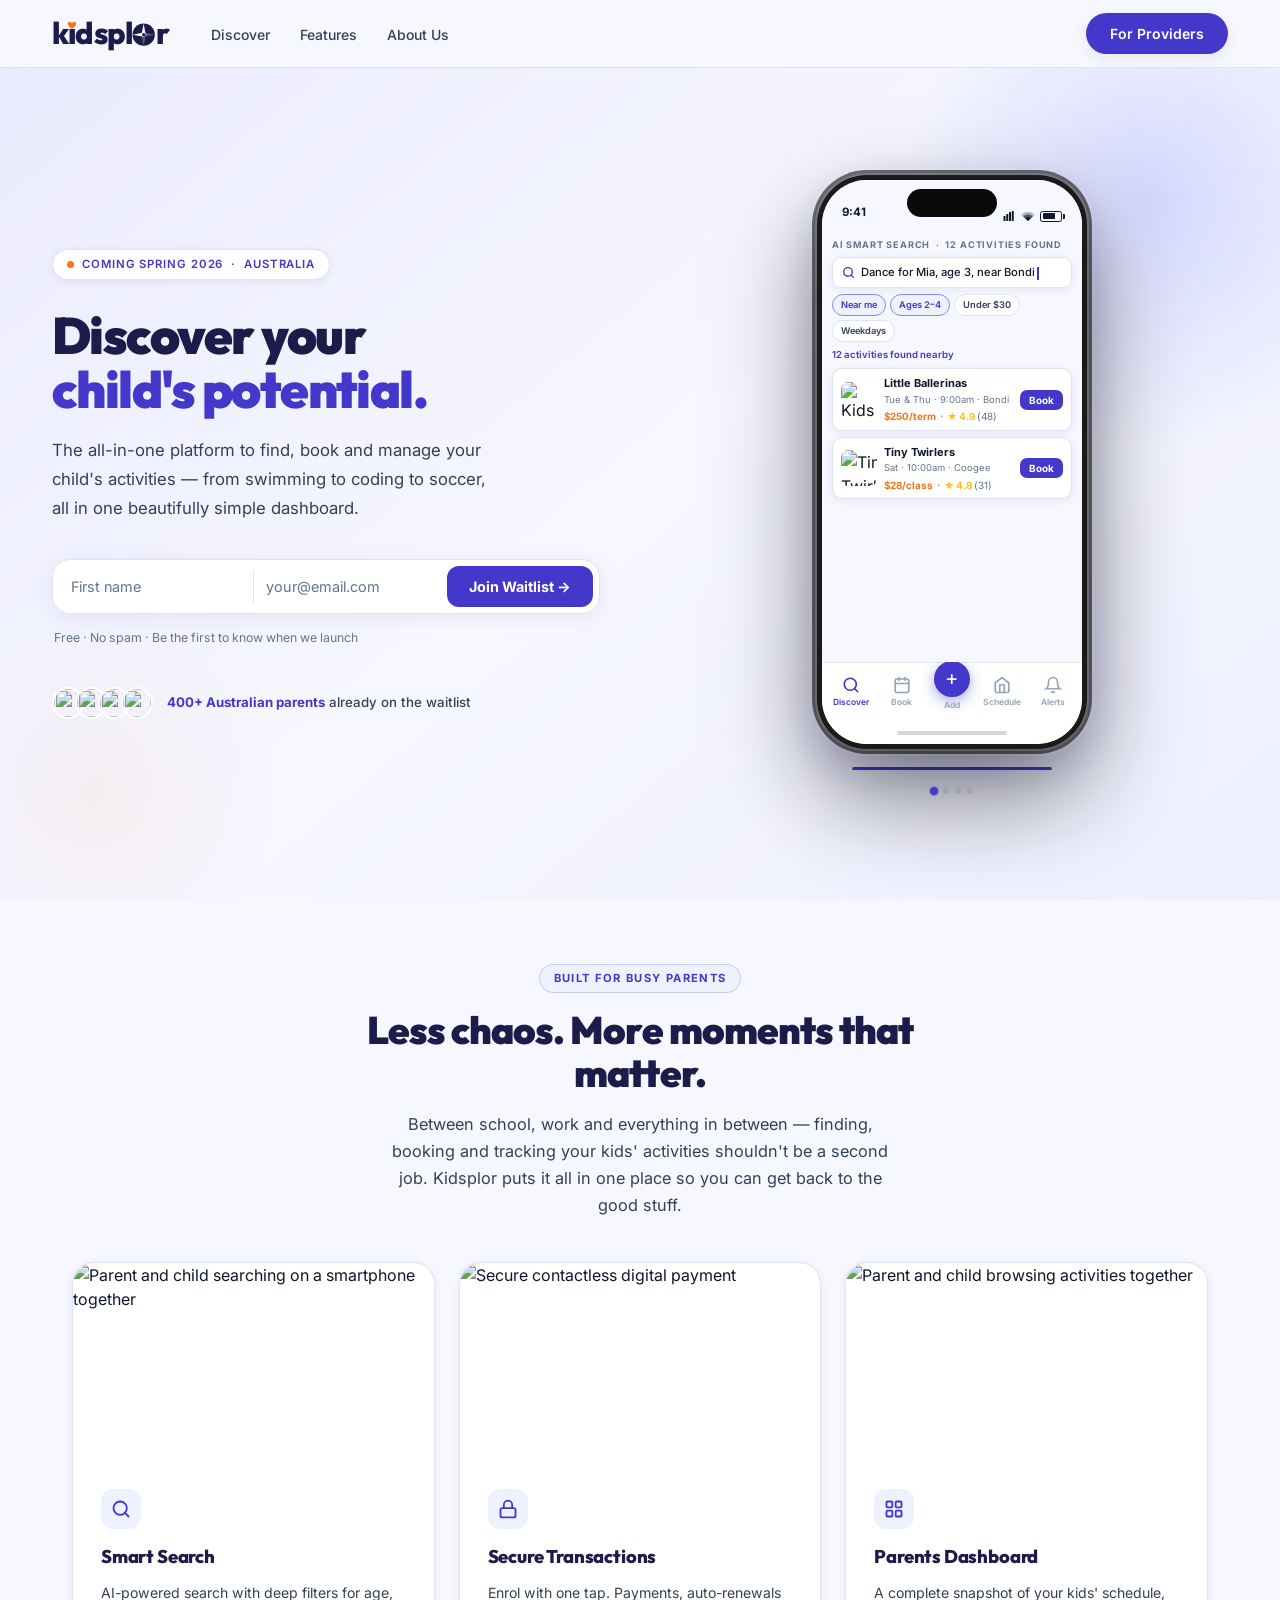
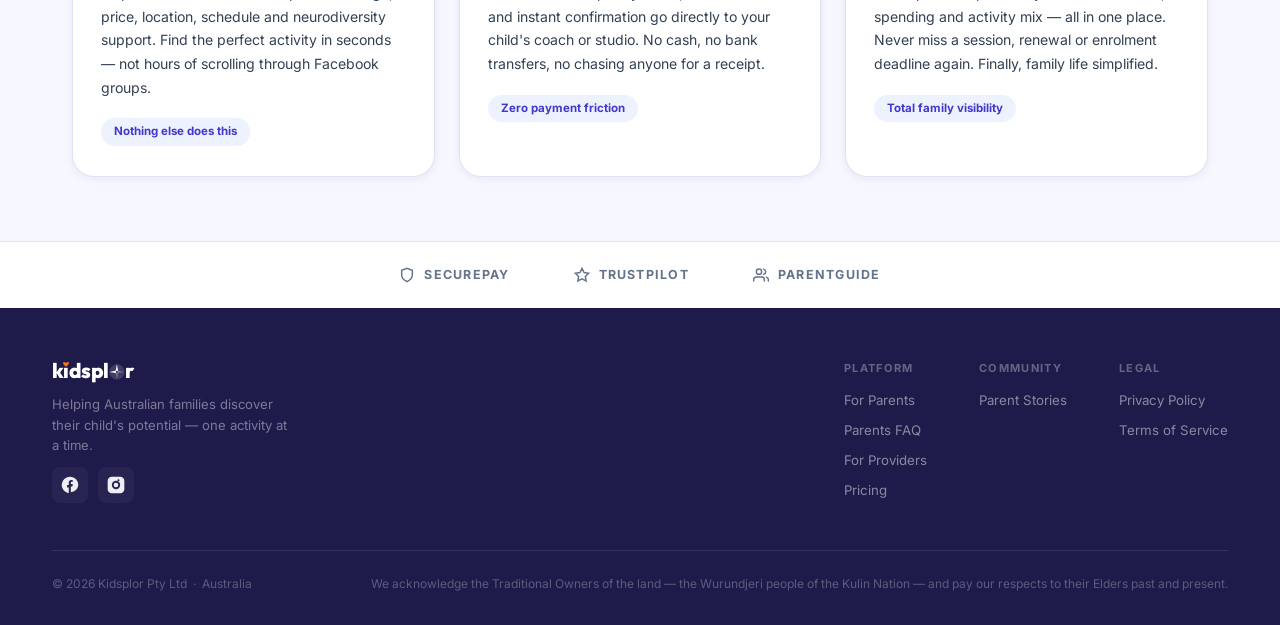
==== index.html @ 0d244339 "fixing mobile responsive issues" ====
<!DOCTYPE html>
<html lang="en">
<head>
  <meta charset="UTF-8">
  <meta name="viewport" content="width=device-width, initial-scale=1.0">
  <title>Kidsplor — Discover Your Child's Potential</title>
  <link rel="preconnect" href="https://fonts.googleapis.com">
  <link rel="preconnect" href="https://fonts.gstatic.com" crossorigin>
  <link href="https://fonts.googleapis.com/css2?family=Outfit:wght@400;500;600;700;800;900&family=Inter:wght@400;500;600;700&display=swap" rel="stylesheet">

  <!-- ── Analytics: replace the two placeholder IDs before going live ──────────────────── -->
  <!-- GA4 → analytics.google.com : Admin > Data Streams > copy Measurement ID (G-XXXXXXXXXX) -->
  <script async src="https://www.googletagmanager.com/gtag/js?id=GA_MEASUREMENT_ID"></script>
  <script>window.dataLayer=window.dataLayer||[];function gtag(){dataLayer.push(arguments);}gtag('js',new Date());gtag('config','GA_MEASUREMENT_ID');</script>
  <!-- Clarity → clarity.microsoft.com : New Project > copy Project ID (free heatmaps + session recordings) -->
  <script>(function(c,l,a,r,i,t,y){c[a]=c[a]||function(){(c[a].q=c[a].q||[]).push(arguments)};t=l.createElement(r);t.async=1;t.src="https://www.clarity.ms/tag/"+i;y=l.getElementsByTagName(r)[0];y.parentNode.insertBefore(t,y)})(window,document,"clarity","script","CLARITY_PROJECT_ID");</script>
  <!-- ── Open Graph / Social sharing ── upload og-image.png to your domain root to complete this ── -->
  <meta name="description" content="Find, book and manage your child's activities across Australia. 400+ parents already on the waitlist. Free for families, always.">
  <meta property="og:type" content="website">
  <meta property="og:site_name" content="Kidsplor">
  <meta property="og:title" content="Kidsplor — Discover Your Child's Potential">
  <meta property="og:description" content="Find, book and manage your child's activities across Australia. 400+ parents already on the waitlist. Free for families, always.">
  <meta property="og:image" content="https://kidsplor.com.au/og-image.png">
  <meta property="og:url" content="https://kidsplor.com.au">
  <meta name="twitter:card" content="summary_large_image">
  <meta name="twitter:title" content="Kidsplor — Discover Your Child's Potential">
  <meta name="twitter:description" content="Find, book and manage your child's activities across Australia. 400+ parents already on the waitlist.">

  <style>
    *, *::before, *::after { box-sizing: border-box; margin: 0; padding: 0; }

    /* ── DESIGN TOKENS ────────────────────────────────────────── */
    :root {
      /* Backgrounds */
      --bg:          #F6F7FF;
      --surface:     #FFFFFF;
      --surface-2:   #EEF0FE;

      /* Brand – deep indigo/blue */
      --brand:       #4338CA;
      --brand-dk:    #3730A3;
      --brand-xdk:   #1E1B4B;
      --brand-lt:    #EEF2FF;
      --brand-mid:   #818CF8;

      /* Accent */
      --orange:      #F97316;
      --coral:       #EF4444;

      /* Text – slate scale */
      --txt:         #0F172A;
      --txt-sub:     #334155;
      --txt-muted:   #64748B;

      /* UI chrome */
      --border:      #DDE3F5;
      --shadow:      rgba(30, 27, 75, 0.07);
      --shadow-lg:   rgba(30, 27, 75, 0.18);

      /* Semantic */
      --green:       #059669;
      --green-bg:    #ECFDF5;
      --green-br:    #6EE7B7;
    }

    html { scroll-behavior: smooth; }
    body {
      font-family: 'Inter', sans-serif;
      background: var(--bg);
      color: var(--txt);
      line-height: 1.5;
      overflow-x: hidden;
    }

    /* ── NAVBAR ───────────────────────────────────────────────── */
    nav {
      position: sticky; top: 0; z-index: 100;
      background: rgba(246,247,255,0.93);
      backdrop-filter: blur(16px); -webkit-backdrop-filter: blur(16px);
      border-bottom: 1px solid var(--border);
      height: 68px; display: flex; align-items: center; padding: 0 52px;
    }
    .nav-logo { display: flex; align-items: center; gap: 10px; text-decoration: none; flex-shrink: 0; }

    /* compass-o wordmark: Outfit 800 */
    .wm {
      font-family: 'Outfit', sans-serif; font-weight: 800;
      letter-spacing: -0.025em; line-height: 1;
      display: inline-flex; align-items: baseline; white-space: nowrap;
      font-size: 1.92rem; color: var(--brand-xdk);
    }
    .wm svg.compass {
      display: inline-block; height: 0.76em; width: 0.76em; flex-shrink: 0;
      vertical-align: baseline; position: relative; top: 0.07em;
    }
    .wm .ih { display: inline-block; position: relative; line-height: inherit; }
    .wm .ih svg.heart {
      position: absolute; bottom: 100%; left: 50%;
      transform: translateX(-50%) translateY(130%);
      width: 0.32em; height: 0.28em; overflow: visible; display: block;
    }

    .nav-links { display: flex; gap: 2px; align-items: center; margin-left: 28px; list-style: none; }
    .nav-links a {
      font-size: 0.875rem; font-weight: 500; color: var(--txt-sub);
      text-decoration: none; padding: 7px 14px; border-radius: 8px;
      transition: color 0.15s, background 0.15s;
    }
    .nav-links a:hover { color: var(--brand); background: var(--brand-lt); }
    .nav-spacer { flex: 1; }
    .nav-cta {
      display: inline-flex; align-items: center;
      padding: 10px 24px; border-radius: 50px; border: none; cursor: pointer;
      font-family: 'Inter', sans-serif; font-weight: 600; font-size: 0.875rem;
      background: var(--brand); color: #fff; text-decoration: none;
      transition: transform 0.18s, box-shadow 0.18s, background 0.15s;
      box-shadow: 0 4px 16px var(--shadow);
    }
    .nav-cta:hover { background: var(--brand-dk); transform: translateY(-1px); box-shadow: 0 8px 24px var(--shadow-lg); }

    /* ── HERO ─────────────────────────────────────────────────── */
    .hero {
      min-height: calc(100vh - 68px);
      display: grid; grid-template-columns: 1fr 1fr;
      padding: 0 52px;
      background: linear-gradient(140deg, #EBEBFF 0%, #F6F7FF 50%, #EEF0FF 100%);
      position: relative; overflow: hidden; align-items: center;
      max-height: 820px;
    }
    .glow { position: absolute; pointer-events: none; border-radius: 50%; }
    .glow-1 { top: -120px; right: -120px; width: 500px; height: 500px; background: radial-gradient(circle, rgba(129,140,248,0.28) 0%, transparent 70%); }
    .glow-2 { bottom: -80px; left: -80px; width: 360px; height: 360px; background: radial-gradient(circle, rgba(249,115,22,0.06) 0%, transparent 70%); }

    /* ── FLOATING ACTIVITY ICONS ────────────────────────── */
    .float-icons { position: absolute; inset: 0; z-index: 0; pointer-events: none; overflow: hidden; }
    .fi {
      position: absolute; bottom: -30px; left: var(--x, 50%);
      font-size: var(--sz, 1.05rem); opacity: 0; user-select: none;
      animation: floatUp var(--dur, 11s) var(--delay, 0s) infinite ease-in;
      will-change: transform, opacity;
    }
    @keyframes floatUp {
      0%   { opacity: 0;    transform: translateY(0)      translateX(0)               rotate(0deg); }
      8%   { opacity: 0.42; }
      78%  { opacity: 0.28; }
      100% { opacity: 0;    transform: translateY(-940px) translateX(var(--sway, 18px)) rotate(var(--rot, 18deg)); }
    }

    /* Left column */
    .hero-left {
      display: flex; flex-direction: column; justify-content: center;
      padding: 48px 40px 48px 0; position: relative; z-index: 1;
      min-width: 0; /* prevent grid column from expanding beyond 1fr */
    }
    .badge {
      display: inline-flex; align-items: center; gap: 8px;
      background: var(--surface); color: var(--brand);
      font-size: 0.71rem; font-weight: 600; letter-spacing: 0.08em; text-transform: uppercase;
      padding: 6px 14px; border-radius: 50px; margin-bottom: 28px; width: fit-content;
      border: 1px solid var(--border); box-shadow: 0 2px 8px var(--shadow);
    }
    .pulse-dot {
      width: 7px; height: 7px; border-radius: 50%; background: var(--orange); flex-shrink: 0;
      animation: pulse 2s ease-in-out infinite;
    }
    @keyframes pulse {
      0%, 100% { opacity:1; transform:scale(1); box-shadow:0 0 0 0 rgba(249,115,22,0.4); }
      50%       { opacity:.8; transform:scale(.8); box-shadow:0 0 0 6px rgba(249,115,22,0); }
    }

    .hero-h1 {
      font-family: 'Outfit', sans-serif; font-weight: 900;
      font-size: clamp(2.4rem, 4vw, 3.6rem);
      line-height: 1.06; letter-spacing: -0.03em;
      color: var(--brand-xdk); margin-bottom: 20px;
    }
    .hero-h1 .accent { color: var(--brand); display: block; }

    .hero-sub {
      font-size: 1.05rem; color: var(--txt-sub);
      line-height: 1.72; max-width: 440px; margin-bottom: 36px;
    }

    .wl-inputs {
      display: flex; align-items: center;
      background: var(--surface); border: 1.5px solid var(--border);
      border-radius: 18px; padding: 6px 6px 6px 14px;
      box-shadow: 0 4px 20px var(--shadow); transition: border-color 0.2s, box-shadow 0.2s;
    }
    .wl-inputs:focus-within { border-color: var(--brand); box-shadow: 0 6px 28px rgba(67,56,202,0.18); }
    .wl-inp {
      flex: 1; border: none; outline: none; font-family: 'Inter', sans-serif;
      font-size: 0.9rem; color: var(--txt); background: transparent; padding: 8px 4px; min-width: 0;
    }
    .wl-inp::placeholder { color: var(--txt-muted); }
    .wl-inp + .wl-inp { border-left: 1.5px solid var(--border); padding-left: 12px; }
    .s-btn {
      flex-shrink: 0; background: var(--brand); color: #fff; border: none;
      border-radius: 12px; padding: 12px 22px;
      font-family: 'Inter', sans-serif; font-weight: 700; font-size: 0.9rem;
      cursor: pointer; white-space: nowrap; transition: background 0.15s, transform 0.12s;
    }
    .s-btn:hover { background: var(--brand-dk); transform: scale(1.02); }
    .wl-note { font-size: 0.77rem; color: var(--txt-muted); margin: 10px 0 40px; padding-left: 2px; }
    .wl-done {
      display: flex; align-items: center; gap: 12px;
      background: var(--brand-lt); border: 1.5px solid rgba(67,56,202,0.2);
      border-radius: 14px; padding: 14px 18px; max-width: 500px;
      margin-bottom: 40px; font-size: 0.9rem; color: var(--brand-xdk); font-weight: 500;
    }

    .social-proof { display: flex; align-items: center; gap: 14px; }
    .av-stack { display: flex; }
    .av-stack .av {
      width: 32px; height: 32px; border-radius: 50%;
      border: 2.5px solid var(--surface); overflow: hidden; flex-shrink: 0; margin-left: -9px;
    }
    .av-stack .av:first-child { margin-left: 0; }
    .av-stack .av img { width: 100%; height: 100%; object-fit: cover; }
    .proof-txt { font-size: 0.83rem; color: var(--txt-sub); font-weight: 500; }
    .proof-txt strong { color: var(--brand); font-weight: 700; }

    /* Right column */
    .hero-right {
      display: flex; flex-direction: column;
      justify-content: center; align-items: center;
      padding: 32px 0 32px 36px; position: relative; z-index: 1;
      min-width: 0; /* prevent grid column from expanding beyond 1fr */
    }

    /* ════════════════════════════════════════════════════════════
       iPHONE APP MOCKUP
    ════════════════════════════════════════════════════════════ */
    .iphone-outer {
      display: flex; flex-direction: column; align-items: center; gap: 18px;
    }
    .iphone-frame {
      position: relative; width: 270px; height: 574px;
      background: #1a1a1a;
      border-radius: 50px;
      box-shadow:
        0 0 0 2px rgba(255,255,255,0.14),
        0 0 0 5px rgba(0,0,0,0.55),
        0 0 0 7px rgba(255,255,255,0.07),
        0 44px 100px rgba(0,0,0,0.52),
        0 16px 40px rgba(67,56,202,0.18);
    }
    .iphone-island {
      position: absolute; top: 14px; left: 50%; transform: translateX(-50%);
      width: 90px; height: 28px; background: #0a0a0a; border-radius: 20px; z-index: 20;
    }
    .iphone-screen {
      position: absolute; inset: 5px; border-radius: 45px;
      background: var(--bg); overflow: hidden;
      display: flex; flex-direction: column;
    }
    /* Status bar */
    .iphone-status {
      height: 50px; background: var(--bg);
      display: flex; align-items: flex-end; padding: 0 20px 8px;
      justify-content: space-between; flex-shrink: 0;
      font-family: 'Inter', sans-serif; font-size: 0.72rem; font-weight: 700; color: var(--txt);
    }
    .iphone-status-icons { display: flex; gap: 5px; align-items: center; color: var(--txt); }
    .battery-ico {
      width: 22px; height: 11px; border-radius: 2.5px; border: 1.5px solid currentColor;
      position: relative; display: flex; align-items: center; padding: 1.5px;
    }
    .battery-ico::after { content: ''; position: absolute; right: -4px; width: 2px; height: 5px; background: currentColor; border-radius: 0 1px 1px 0; }
    .battery-fill { background: currentColor; height: 100%; width: 75%; border-radius: 1px; }
    /* iPhone bottom nav */
    .iphone-nav {
      height: 60px; background: white; border-top: 1px solid #E2E8F0;
      display: flex; align-items: center; justify-content: space-around; padding: 0 4px;
      flex-shrink: 0;
    }
    .iphone-nav-item {
      display: flex; flex-direction: column; align-items: center; gap: 2px;
      font-family: 'Inter', sans-serif; font-size: 0.53rem; font-weight: 600; color: #94A3B8;
      cursor: pointer; min-width: 46px; transition: color 0.15s; user-select: none;
    }
    .iphone-nav-item.on { color: var(--brand); }
    .iphone-nav-item svg { flex-shrink: 0; }
    .nav-plus-btn {
      width: 36px; height: 36px; background: var(--brand); border-radius: 50%;
      display: flex; align-items: center; justify-content: center;
      color: white; font-size: 1.3rem; font-weight: 400; line-height: 1;
      margin-top: -12px; box-shadow: 0 4px 14px rgba(67,56,202,0.45);
    }
    .iphone-home-bar {
      height: 22px; background: white;
      display: flex; align-items: center; justify-content: center; flex-shrink: 0;
    }
    .iphone-home-bar::after {
      content: ''; width: 110px; height: 4px; background: #1a1a1a; border-radius: 3px; opacity: 0.18;
    }
    .iphone-progress { width: 200px; }

    /* Slide container — fills phone screen height */
    .ld-body {
      background: var(--bg); flex: 1;
      position: relative; overflow: hidden;
    }

    /* ── iPhone screen content overrides: tighter sizing for ~240px viewport ── */
    .iphone-screen .ld-slide     { padding: 8px 10px 6px; gap: 6px; }
    .iphone-screen .slide-lbl    { font-size: 0.57rem; }
    /* Search slide */
    .iphone-screen .ld-bar-search       { padding: 6px 9px; border-radius: 9px; gap: 6px; }
    .iphone-screen .ld-bar-search .typed{ font-size: 0.7rem; }
    .iphone-screen .chip-row            { gap: 4px; }
    .iphone-screen .chip                { font-size: 0.58rem; padding: 3px 8px; }
    .iphone-screen .found-txt           { font-size: 0.6rem; }
    .iphone-screen .res-card            { padding: 6px 8px; gap: 7px; border-radius: 10px; }
    .iphone-screen .res-img             { width: 36px; height: 36px; border-radius: 7px; }
    .iphone-screen .res-name            { font-size: 0.69rem; }
    .iphone-screen .res-meta            { font-size: 0.59rem; }
    .iphone-screen .res-price           { font-size: 0.62rem; }
    .iphone-screen .res-book            { padding: 4px 9px; font-size: 0.62rem; border-radius: 7px; }
    /* Booking slide */
    .iphone-screen .big-img             { height: 70px; }
    .iphone-screen .big-body            { padding: 7px 10px 8px; }
    .iphone-screen .big-title           { font-size: 0.75rem; }
    .iphone-screen .big-price           { font-size: 0.7rem; margin: 2px 0; }
    .iphone-screen .big-meta            { font-size: 0.59rem; }
    .iphone-screen .enrol-btn           { height: 34px; font-size: 0.76rem; border-radius: 9px; }
    .iphone-screen .c-rows              { gap: 5px; }
    .iphone-screen .c-row               { font-size: 0.63rem; padding: 5px 8px; border-radius: 8px; gap: 6px; }
    /* Dashboard slide */
    .iphone-screen .dash-hi             { font-size: 0.78rem; }
    .iphone-screen .dash-sub            { font-size: 0.58rem; }
    .iphone-screen .dash-avatar         { width: 28px; height: 28px; }
    .iphone-screen .act-rows            { gap: 4px; }
    .iphone-screen .act-row             { padding: 5px 7px; gap: 5px; border-radius: 9px; }
    .iphone-screen .act-day             { font-size: 0.54rem; width: 20px; }
    .iphone-screen .act-dot             { width: 6px; height: 6px; }
    .iphone-screen .act-name            { font-size: 0.67rem; white-space: nowrap; overflow: hidden; text-overflow: ellipsis; }
    .iphone-screen .act-time            { font-size: 0.57rem; }
    .iphone-screen .kid-tag             { font-size: 0.54rem; padding: 1px 6px; }
    .iphone-screen .spend-box           { padding: 6px 9px; border-radius: 9px; gap: 9px; }
    .iphone-screen .spend-val           { font-size: 0.74rem; }
    .iphone-screen .spend-sub           { font-size: 0.6rem; }
    .iphone-screen .spend-lbl           { font-size: 0.57rem; }
    /* Notification slide */
    .iphone-screen .notif-card          { padding: 14px 12px; border-radius: 14px; gap: 7px; }
    .iphone-screen .notif-icon          { width: 38px; height: 38px; font-size: 1rem; }
    .iphone-screen .notif-h             { font-size: 0.86rem; }
    .iphone-screen .notif-p             { font-size: 0.65rem; line-height: 1.45; }
    .iphone-screen .notif-perks li      { font-size: 0.63rem; padding: 4px 8px; gap: 5px; border-radius: 7px; }
    .iphone-screen .notif-btn           { padding: 8px 18px; font-size: 0.76rem; border-radius: 9px; }

    .ld-slide {
      position: absolute; inset: 0;
      opacity: 0; pointer-events: none;
      transform: translateY(10px);
      transition: opacity 0.38s ease, transform 0.38s ease;
      padding: 14px 14px 10px;
      display: flex; flex-direction: column; gap: 9px;
      overflow: hidden;
    }
    .ld-slide.on {
      opacity: 1; pointer-events: all; transform: translateY(0);
    }

    /* Shared inner components */
    .slide-lbl {
      font-size: 0.66rem; font-weight: 700; letter-spacing: 0.09em;
      text-transform: uppercase; color: var(--txt-muted);
    }

    /* ── Search slide ── */
    .ld-bar-search {
      display: flex; align-items: center; gap: 8px;
      background: var(--surface); border: 1.5px solid var(--border);
      border-radius: 12px; padding: 9px 14px;
      box-shadow: 0 2px 8px var(--shadow);
    }
    .ld-bar-search .typed { font-size: 0.82rem; font-weight: 500; color: var(--txt); flex: 1; }
    .cursor-blink {
      display: inline-block; width: 2px; height: 13px;
      background: var(--brand); margin-left: 2px; vertical-align: middle;
      animation: blink-c 1s step-end infinite;
    }
    @keyframes blink-c { 50% { opacity: 0; } }

    .chip-row { display: flex; gap: 6px; flex-wrap: wrap; }
    .chip {
      font-size: 0.69rem; font-weight: 600; padding: 4px 11px; border-radius: 50px;
      background: var(--surface); color: var(--txt-sub); border: 1.5px solid var(--border);
    }
    .chip.on { background: var(--brand-lt); color: var(--brand); border-color: var(--brand-mid); }

    .found-txt { font-size: 0.69rem; font-weight: 600; color: var(--brand); }

    .res-card {
      display: flex; gap: 10px; align-items: center;
      background: var(--surface); border: 1px solid var(--border);
      border-radius: 14px; padding: 9px 12px;
      box-shadow: 0 2px 8px var(--shadow);
    }
    .res-img { width: 44px; height: 44px; border-radius: 10px; overflow: hidden; flex-shrink: 0; }
    .res-img img { width: 100%; height: 100%; object-fit: cover; }
    .res-info { flex: 1; min-width: 0; }
    .res-name { font-weight: 700; font-size: 0.8rem; color: var(--txt); }
    .res-meta { font-size: 0.69rem; color: var(--txt-muted); margin-top: 1px; }
    .res-price { font-size: 0.73rem; font-weight: 700; color: var(--orange); margin-top: 2px; }
    .res-stars { color: #FBBF24; }
    .res-book {
      flex-shrink: 0; background: var(--brand); color: #fff; border: none;
      border-radius: 9px; padding: 6px 13px;
      font-family: 'Inter', sans-serif; font-size: 0.73rem; font-weight: 700; cursor: default;
    }

    /* ── Booking slide ── */
    .big-card {
      background: var(--surface); border: 1px solid var(--border);
      border-radius: 16px; overflow: hidden; box-shadow: 0 4px 16px var(--shadow); flex-shrink: 0;
    }
    .big-img { width: 100%; height: 96px; overflow: hidden; }
    .big-img img { width: 100%; height: 100%; object-fit: cover; }
    .big-body { padding: 10px 14px 12px; }
    .big-title { font-family:'Outfit',sans-serif; font-weight: 800; font-size: 0.88rem; color: var(--txt); }
    .big-price { font-size: 0.82rem; font-weight: 700; color: var(--orange); margin: 3px 0; }
    .big-meta  { font-size: 0.68rem; color: var(--txt-muted); }

    .enrol-btn {
      width: 100%; height: 42px; flex-shrink: 0;
      background: var(--brand); color: #fff; border: none; border-radius: 12px;
      font-family: 'Inter', sans-serif; font-weight: 700; font-size: 0.88rem;
      cursor: default; display: flex; align-items: center; justify-content: center;
      transition: background 0.3s;
    }
    .enrol-btn.booked { background: var(--green); animation: pop 0.4s cubic-bezier(0.34,1.56,0.64,1) both; }
    @keyframes pop { 0%{transform:scale(.9)} 100%{transform:scale(1)} }

    .c-rows { display: flex; flex-direction: column; gap: 6px; flex-shrink: 0; }
    .c-row {
      display: flex; align-items: center; gap: 9px;
      background: var(--green-bg); border: 1px solid var(--green-br);
      border-radius: 10px; padding: 7px 11px;
      font-size: 0.74rem; font-weight: 600; color: #065F46;
      animation: fu 0.35s ease both;
    }
    .c-row:nth-child(2) { animation-delay: 0.1s; }
    .c-row:nth-child(3) { animation-delay: 0.2s; }
    @keyframes fu { from{opacity:0;transform:translateY(7px)} to{opacity:1;transform:translateY(0)} }

    /* ── Dashboard slide ── */
    .dash-hdr {
      display: flex; align-items: center; justify-content: space-between; flex-shrink: 0;
    }
    .dash-hi { font-family:'Outfit',sans-serif; font-weight: 800; font-size: 0.9rem; color: var(--txt); }
    .dash-sub { font-size: 0.68rem; color: var(--txt-muted); margin-top: 1px; }
    .dash-avatar { width: 34px; height: 34px; border-radius: 50%; object-fit: cover; border: 2px solid var(--border); flex-shrink: 0; }

    .act-rows { display: flex; flex-direction: column; gap: 5px; flex-shrink: 0; }
    .act-row {
      display: flex; align-items: center; gap: 8px;
      background: var(--surface); border: 1px solid var(--border);
      border-radius: 11px; padding: 7px 10px;
      animation: fu 0.4s ease both;
    }
    .act-row:nth-child(1){animation-delay:.04s} .act-row:nth-child(2){animation-delay:.1s}
    .act-row:nth-child(3){animation-delay:.16s} .act-row:nth-child(4){animation-delay:.22s}

    .act-day {
      font-size: 0.6rem; font-weight: 700; letter-spacing: 0.06em;
      text-transform: uppercase; color: var(--txt-muted); width: 26px; flex-shrink: 0;
    }
    .act-dot { width: 8px; height: 8px; border-radius: 50%; flex-shrink: 0; }
    .act-info { flex: 1; min-width: 0; }
    .act-name { font-size: 0.77rem; font-weight: 700; color: var(--txt); }
    .act-time { font-size: 0.66rem; color: var(--txt-muted); }
    .kid-tag { font-size: 0.62rem; font-weight: 700; padding: 2px 8px; border-radius: 50px; flex-shrink: 0; }
    .t-indigo { background: var(--brand-lt); color: var(--brand); }
    .t-orange  { background: #FFF7ED; color: var(--orange); }
    .t-green   { background: var(--green-bg); color: #059669; }

    .spend-box {
      background: var(--surface); border: 1px solid var(--border);
      border-radius: 11px; padding: 9px 12px;
      display: flex; align-items: center; justify-content: space-between; gap: 12px;
      flex-shrink: 0;
    }
    .spend-lbl { font-size: 0.66rem; color: var(--txt-muted); }
    .spend-val { font-size: 0.84rem; font-weight: 700; color: var(--txt); }
    .spend-sub { font-size: 0.69rem; font-weight: 400; color: var(--txt-muted); }
    .spend-bar-wrap { flex: 1; height: 5px; background: var(--border); border-radius: 3px; overflow: hidden; }
    .spend-bar { height: 100%; width: 78%; background: var(--brand); border-radius: 3px; }

    /* ── Notification slide ── */
    .notif-wrap {
      flex: 1; display: flex;
    }
    .notif-card {
      background: var(--brand-xdk); border-radius: 18px; padding: 22px 18px;
      display: flex; flex-direction: column; align-items: center; gap: 10px;
      text-align: center; flex: 1;
    }
    .notif-icon {
      width: 52px; height: 52px; border-radius: 50%;
      background: linear-gradient(135deg, var(--brand), var(--orange));
      display: flex; align-items: center; justify-content: center;
      font-size: 1.4rem;
      animation: pop 0.5s cubic-bezier(0.34,1.56,0.64,1) both;
    }
    .notif-h { font-family:'Outfit',sans-serif; font-weight:900; font-size:1.05rem; color:#fff; letter-spacing:-0.02em; }
    .notif-p { font-size:0.77rem; color:rgba(255,255,255,.58); line-height:1.5; }
    .notif-perks { list-style:none; display:flex; flex-direction:column; gap:5px; width:100%; }
    .notif-perks li {
      display:flex; align-items:center; gap:8px;
      font-size:0.75rem; font-weight:600; color:rgba(255,255,255,.85);
      background:rgba(255,255,255,.08); border-radius:9px; padding:6px 11px;
    }
    .tick {
      width:15px; height:15px; border-radius:50%; background:var(--green);
      display:flex; align-items:center; justify-content:center; flex-shrink:0;
    }
    .notif-btn {
      background:var(--orange); color:#fff; border:none;
      border-radius:12px; padding:10px 28px;
      font-family:'Inter',sans-serif; font-weight:700; font-size:0.86rem;
      cursor:pointer; width:100%; transition:background 0.15s;
    }
    .notif-btn:hover { background:#EA6C06; }

    /* Progress indicator below phone */
    .ld-prog { height: 3px; background: var(--border); border-radius: 2px; overflow: hidden; }
    .ld-prog-bar { height: 100%; width: 0; background: var(--brand); border-radius: 2px; }
    .ld-prog-bar.fill { animation: fillbar 6s linear forwards; }
    @keyframes fillbar { from{width:0} to{width:100%} }

    .ld-dots-row { display: flex; justify-content: center; gap: 6px; }
    .ld-dot {
      width: 6px; height: 6px; border-radius: 50%;
      background: var(--border); cursor: pointer;
      transition: background 0.2s, transform 0.2s;
    }
    .ld-dot.on { background: var(--brand); transform: scale(1.45); }

    /* ── FEATURES ─────────────────────────────────────────────── */
    .feat-section { padding: 64px 52px; max-width: 1240px; margin: 0 auto; }
    .sec-header { text-align: center; margin-bottom: 44px; }
    .sec-pill {
      display: inline-block; background: var(--brand-lt); color: var(--brand);
      font-size: 0.7rem; font-weight: 700; letter-spacing: 0.12em; text-transform: uppercase;
      padding: 5px 14px; border-radius: 50px; margin-bottom: 16px;
      border: 1px solid rgba(67,56,202,0.2);
    }
    .sec-h2 {
      font-family: 'Outfit', sans-serif; font-weight: 900;
      font-size: clamp(1.85rem, 3vw, 2.6rem);
      line-height: 1.12; letter-spacing: -0.025em;
      color: var(--brand-xdk); max-width: 580px; margin: 0 auto 16px;
    }
    .sec-sub { font-size: 1.02rem; color: var(--txt-sub); max-width: 500px; margin: 0 auto; line-height: 1.65; }

    .feat-grid { display: grid; grid-template-columns: repeat(3,1fr); gap: 24px; }
    .feat-card {
      background: var(--surface); border: 1px solid var(--border);
      border-radius: 22px; overflow: hidden;
      transition: transform 0.22s, box-shadow 0.22s;
      box-shadow: 0 2px 8px var(--shadow);
    }
    .feat-card:hover { transform: translateY(-5px); box-shadow: 0 16px 48px var(--shadow-lg); }
    .feat-img { width: 100%; height: 200px; object-fit: cover; display: block; }
    .feat-body { padding: 26px 28px 30px; }
    .feat-ico {
      width: 40px; height: 40px; border-radius: 12px; background: var(--brand-lt);
      display: flex; align-items: center; justify-content: center; margin-bottom: 14px;
    }
    .feat-title {
      font-family: 'Outfit', sans-serif; font-weight: 800; font-size: 1.15rem;
      color: var(--brand-xdk); letter-spacing: -0.01em; margin-bottom: 10px;
    }
    .feat-desc { font-size: 0.88rem; color: var(--txt-sub); line-height: 1.68; margin-bottom: 18px; }
    .feat-pill {
      display: inline-block; background: var(--brand-lt); color: var(--brand);
      font-size: 0.72rem; font-weight: 700; padding: 5px 13px; border-radius: 50px;
    }

    /* ── TRUST BAR – bottom of page ───────────────────────────── */
    .trust-bar {
      background: var(--surface);
      border-top: 1px solid var(--border);
      padding: 24px 52px;
      display: flex; align-items: center; justify-content: center; gap: 64px;
    }
    .trust-item {
      display: flex; align-items: center; gap: 9px;
      font-size: 0.78rem; font-weight: 700; color: var(--txt-muted);
      letter-spacing: 0.1em; text-transform: uppercase;
    }

    /* ── FOOTER ───────────────────────────────────────────────── */
    footer { background: var(--brand-xdk); padding: 52px 52px 32px; }
    .foot-top {
      display: flex; align-items: flex-start; justify-content: space-between;
      padding-bottom: 40px; border-bottom: 1px solid rgba(255,255,255,0.1);
    }
    .foot-tagline { font-size: 0.82rem; color: rgba(255,255,255,0.42); max-width: 240px; line-height: 1.55; margin-top: 10px; }
    .foot-links { display: flex; gap: 52px; }
    .foot-col-lbl { font-size: 0.69rem; font-weight: 700; letter-spacing: 0.12em; text-transform: uppercase; color: rgba(255,255,255,0.32); margin-bottom: 14px; }
    .foot-col a { display: block; font-size: 0.83rem; color: rgba(255,255,255,0.48); text-decoration: none; margin-bottom: 10px; transition: color 0.15s; }
    .foot-col a:hover { color: white; }
    .foot-bottom { padding-top: 24px; font-size: 0.75rem; color: rgba(255,255,255,0.28); display: flex; justify-content: space-between; align-items: center; }
    .socials { display:flex; gap:10px; margin-top:12px; }
    .socials a { display:inline-flex; align-items:center; justify-content:center; width:36px; height:36px; border-radius:8px; background:rgba(255,255,255,0.04); text-decoration:none; }
    .socials a svg { width:20px; height:20px; display:block; fill:rgba(255,255,255,0.92); transition:transform 0.12s, opacity 0.12s; }
    .socials a:hover svg { transform:translateY(-2px); opacity:1; }

    /* ── MODAL ────────────────────────────────────────────────── */
    .modal-overlay {
      position: fixed; inset: 0;
      background: rgba(15,23,42,0.78); backdrop-filter: blur(6px); -webkit-backdrop-filter: blur(6px);
      z-index: 500; display: flex; align-items: center; justify-content: center;
      padding: 20px; opacity: 0; pointer-events: none; transition: opacity 0.28s;
    }
    .modal-overlay.open { opacity: 1; pointer-events: all; }
    .modal-box {
      background: var(--surface); border-radius: 24px; padding: 48px 44px;
      max-width: 460px; width: 100%; text-align: center;
      box-shadow: 0 28px 80px rgba(0,0,0,0.28);
      transform: translateY(24px) scale(0.97);
      transition: transform 0.28s cubic-bezier(0.34,1.56,0.64,1); position: relative;
    }
    .modal-overlay.open .modal-box { transform: translateY(0) scale(1); }
    .modal-x {
      position: absolute; top: 16px; right: 16px; width: 30px; height: 30px; border-radius: 50%;
      background: var(--brand-lt); border: none; cursor: pointer;
      display: flex; align-items: center; justify-content: center; transition: background 0.15s;
    }
    .modal-x:hover { background: var(--border); }
    .modal-emoji { font-size: 3rem; display: block; margin-bottom: 14px; }
    .modal-title { font-family: 'Outfit', sans-serif; font-weight: 900; font-size: 1.55rem; color: var(--brand-xdk); letter-spacing: -0.02em; margin-bottom: 12px; }
    .modal-body { font-size: 0.93rem; color: var(--txt-sub); line-height: 1.68; margin-bottom: 28px; }
    .modal-body strong { color: var(--brand); font-weight: 700; }
    .m-row { display: flex; gap: 8px; margin-bottom: 14px; }
    .m-inp {
      flex: 1; min-width: 0; border: 1.5px solid var(--border); border-radius: 12px;
      padding: 12px 16px; font-family: 'Inter', sans-serif; font-size: 0.9rem;
      color: var(--txt); outline: none; transition: border-color 0.15s;
    }
    .m-inp:focus { border-color: var(--brand); }
    .m-inp::placeholder { color: var(--txt-muted); }
    .m-inp.err { border-color: var(--coral); }
    .m-btn {
      flex-shrink: 0; background: var(--brand); color: #fff; border: none;
      border-radius: 12px; padding: 12px 22px;
      font-family: 'Inter', sans-serif; font-weight: 700; font-size: 0.88rem;
      cursor: pointer; white-space: nowrap; transition: background 0.15s, transform 0.12s;
    }
    .m-btn:hover { background: var(--brand-dk); transform: scale(1.02); }
    .m-btn.full { width: 100%; padding: 14px; font-size: 0.95rem; }
    .m-skip { background: none; border: none; font-size: 0.8rem; color: var(--txt-muted); cursor: pointer; text-decoration: underline; font-family: 'Inter', sans-serif; transition: color 0.15s; }
    .m-skip:hover { color: var(--txt-sub); }

    /* Page entrance */
    @keyframes slideUp {
      from { opacity: 0; transform: translateY(28px); }
      to   { opacity: 1; transform: translateY(0); }
    }
    .hero-left > * { animation: slideUp 0.6s ease both; }
    .hero-left > *:nth-child(1) { animation-delay: 0.05s; }
    .hero-left > *:nth-child(2) { animation-delay: 0.15s; }
    .hero-left > *:nth-child(3) { animation-delay: 0.25s; }
    .hero-left > *:nth-child(4) { animation-delay: 0.35s; }
    .hero-left > *:nth-child(5) { animation-delay: 0.42s; }
    .hero-left > *:nth-child(6) { animation-delay: 0.48s; }
    .hero-right { animation: slideUp 0.7s ease 0.3s both; }

    /* ── RESPONSIVE ─────────────────────────────────────── */
    @media (max-width: 900px) {
      .hero {
        grid-template-columns: 1fr;
        max-height: none; min-height: auto;
        padding: 40px 28px 48px; gap: 32px;
      }
      .hero-left  { padding: 0; }
      .hero-right { padding: 0; justify-content: center; align-items: center; }
    }
    @media (max-width: 640px) {
      .hero { padding: 28px 16px 40px; }
      .hero-h1  { font-size: clamp(2rem, 8vw, 2.8rem); }
      .hero-sub { font-size: 0.97rem; }
      .wl-inputs {
        flex-direction: column; align-items: stretch;
        padding: 10px; border-radius: 14px; gap: 6px;
      }
      .wl-inp + .wl-inp {
        border-left: none; border-top: 1.5px solid var(--border);
        padding-left: 4px;
      }
      .s-btn { width: 100%; border-radius: 10px; padding: 13px; margin-top: 2px; }
      .feat-section { padding: 36px 16px 48px; }
      .feat-grid    { grid-template-columns: 1fr; gap: 16px; }
      .iphone-frame { width: 270px; height: 574px; border-radius: 48px; }
      .modal-box    { padding: 32px 22px; }
      .social-proof { flex-direction: column; align-items: flex-start; gap: 8px; }
      .m-row        { flex-direction: column; gap: 8px; }
      .m-btn        { width: 100%; padding: 13px; }
    }
    @media (max-width: 400px) {
      .iphone-frame { width: 250px; height: 532px; border-radius: 46px; }
      .wm           { font-size: 1.54rem; }
      .iphone-nav-item { min-width: 40px; font-size: 0.49rem; }
      .iphone-nav-item svg { width: 16px; height: 16px; }
      .nav-plus-btn { width: 32px; height: 32px; font-size: 1.1rem; }
    }
  </style>
  <link rel="stylesheet" href="assets/responsive.css">
</head>
<body>

<!-- ══════════════════════════════════════════
     NAVBAR
══════════════════════════════════════════ -->
<nav>
  <a href="#" class="nav-logo" aria-label="Kidsplor home">
    <span class="wm">k<span class="ih">&#305;<svg class="heart" viewBox="0 0 20 18" fill="none"><path d="M10 16C10 16 1 10 1 4.5C1 2.2 2.8 1 5 1C6.8 1 10 4 10 4C10 4 13.2 1 15 1C17.2 1 19 2.2 19 4.5C19 10 10 16 10 16Z" fill="#F97316"/></svg></span>dspl<svg class="compass" viewBox="0 0 44 44" fill="none"><circle cx="22" cy="22" r="21" fill="#1E1B4B"/><polygon points="22,1 18,22 26,22" fill="white"/><polygon points="22,43 18,22 26,22" fill="white" opacity="0.28"/><polygon points="1,22 22,18 22,26" fill="white"/><polygon points="43,22 22,18 22,26" fill="white" opacity="0.28"/><circle cx="22" cy="22" r="3" fill="#1E1B4B"/></svg>r</span>
  </a>

  <ul class="nav-links" role="navigation" aria-label="Main navigation">
    <li><a href="kidsplor-discover.html">Discover</a></li>
    <li><a href="#features">Features</a></li>
    <!-- Community removed from nav -->
    <li><a href="kidsplor-about.html">About Us</a></li>
  </ul>
  <div class="nav-spacer"></div>
  <a href="kidsplor-for-business.html" class="nav-cta">For Providers</a>
  <button class="nav-ham" id="navHam" aria-label="Open menu" aria-expanded="false"
    onclick="this.setAttribute('aria-expanded', !this.closest('nav').classList.contains('nav-open')); this.closest('nav').classList.toggle('nav-open')">
    <span></span><span></span><span></span>
  </button>
</nav>


<!-- ══════════════════════════════════════════
     HERO
══════════════════════════════════════════ -->
<section class="hero" aria-labelledby="hero-h">
  <div class="glow glow-1" aria-hidden="true"></div>
  <div class="glow glow-2" aria-hidden="true"></div>

  <!-- Floating activity icons (decorative) -->
  <div class="float-icons" aria-hidden="true">
    <span class="fi" style="--x:6%;   --dur:12s;   --delay:0s;   --sway:18px;  --rot:20deg;  --sz:1rem;">⚽</span>
    <span class="fi" style="--x:15%;  --dur:9s;    --delay:2.5s; --sway:-22px; --rot:-15deg; --sz:1.1rem;">🎾</span>
    <span class="fi" style="--x:25%;  --dur:14s;   --delay:1s;   --sway:25px;  --rot:25deg;  --sz:0.95rem;">🎨</span>
    <span class="fi" style="--x:37%;  --dur:10s;   --delay:4.2s; --sway:-18px; --rot:-20deg; --sz:1rem;">🏊</span>
    <span class="fi" style="--x:49%;  --dur:11s;   --delay:0.8s; --sway:20px;  --rot:15deg;  --sz:1.05rem;">🎭</span>
    <span class="fi" style="--x:61%;  --dur:8.5s;  --delay:3.3s; --sway:-25px; --rot:-18deg; --sz:0.9rem;">🎸</span>
    <span class="fi" style="--x:73%;  --dur:13s;   --delay:1.7s; --sway:15px;  --rot:22deg;  --sz:1.1rem;">🤸</span>
    <span class="fi" style="--x:83%;  --dur:10s;   --delay:5.5s; --sway:-18px; --rot:-12deg; --sz:1rem;">🏀</span>
    <span class="fi" style="--x:11%;  --dur:11s;   --delay:7s;   --sway:22px;  --rot:18deg;  --sz:0.95rem;">🎯</span>
    <span class="fi" style="--x:88%;  --dur:9.5s;  --delay:2.2s; --sway:-20px; --rot:-25deg; --sz:1.05rem;">🎪</span>
    <span class="fi" style="--x:32%;  --dur:12.5s; --delay:8s;   --sway:16px;  --rot:20deg;  --sz:0.9rem;">⚽</span>
    <span class="fi" style="--x:55%;  --dur:10.5s; --delay:3.8s; --sway:-22px; --rot:-16deg; --sz:1rem;">🎾</span>
    <span class="fi" style="--x:43%;  --dur:13.5s; --delay:6s;   --sway:20px;  --rot:12deg;  --sz:0.95rem;">🎨</span>
    <span class="fi" style="--x:78%;  --dur:9s;    --delay:4.5s; --sway:-15px; --rot:-22deg; --sz:1.05rem;">🎯</span>
  </div>

  <!-- LEFT: Headline + search -->
  <div class="hero-left">
    <div class="badge"><span class="pulse-dot"></span>Coming Spring 2026 &nbsp;·&nbsp; Australia</div>

    <h1 class="hero-h1" id="hero-h">
      Discover your<span class="accent">child's potential.</span>
    </h1>

    <p class="hero-sub">
      The all-in-one platform to find, book and manage your child's activities — from swimming to coding to soccer, all in one beautifully simple dashboard.
    </p>

    <div id="wlForm">
      <div class="wl-inputs">
        <input type="text" class="wl-inp" id="wl-name" placeholder="First name" aria-label="Your first name" onkeydown="if(event.key==='Enter')submitHeroWl()">
        <input type="email" class="wl-inp" id="wl-email" placeholder="your@email.com" aria-label="Your email address"
          onkeydown="if(event.key==='Enter')submitHeroWl()"
          oninput="this.style.outline='';document.getElementById('wl-email-err').classList.remove('visible')">
        <button class="s-btn" onclick="submitHeroWl()">Join Waitlist →</button>
      </div>
      <p class="email-err" id="wl-email-err" role="alert">Please enter a valid email address</p>
      <p class="wl-note">Free · No spam · Be the first to know when we launch</p>
    </div>
    <div class="wl-done" id="wlDone" style="display:none">
      <span style="font-size:1.5rem">🎉</span>
      <div><strong>You're on the list!</strong> We'll reach out when Kidsplor goes live this Spring.</div>
    </div>

    <div class="social-proof" aria-label="Social proof">
      <div class="av-stack" aria-hidden="true">
        <div class="av"><img src="https://images.unsplash.com/photo-1494790108377-be9c29b29330?w=64&h=64&fit=crop&crop=face&auto=format" alt=""></div>
        <div class="av"><img src="https://images.unsplash.com/photo-1570295999919-56ceb5ecca61?w=64&h=64&fit=crop&crop=face&auto=format" alt=""></div>
        <div class="av"><img src="https://images.unsplash.com/photo-1580489944761-15a19d654956?w=64&h=64&fit=crop&crop=face&auto=format" alt=""></div>
        <div class="av"><img src="https://images.unsplash.com/photo-1507003211169-0a1dd7228f2d?w=64&h=64&fit=crop&crop=face&auto=format" alt=""></div>
      </div>
      <p class="proof-txt"><strong>400+ Australian parents</strong> already on the waitlist</p>
    </div>
  </div>

  <!-- RIGHT: Interactive Live Demo -->
  <div class="hero-right">
    <div class="iphone-outer" aria-label="Kidsplor app tour">

      <!-- iPhone 14 Pro style frame -->
      <div class="iphone-frame">
        <!-- Dynamic island -->
        <div class="iphone-island"></div>

        <!-- Screen -->
        <div class="iphone-screen">

          <!-- Status bar -->
          <div class="iphone-status">
            <span>9:41</span>
            <div class="iphone-status-icons">
              <svg width="13" height="10" viewBox="0 0 24 20" fill="currentColor" aria-hidden="true"><rect x="0" y="10" width="4" height="10" rx="1"/><rect x="5.5" y="6" width="4" height="14" rx="1"/><rect x="11" y="2" width="4" height="18" rx="1"/><rect x="16.5" y="0" width="4" height="20" rx="1"/></svg>
              <svg width="14" height="10" viewBox="0 0 24 18" fill="currentColor" aria-hidden="true"><path d="M12 2C7.2 2 2.8 4 0 7.5L12 18 24 7.5C21.2 4 16.8 2 12 2z" opacity="0.3"/><path d="M12 6.5C8.5 6.5 5.5 8 3.5 10.5L12 18l8.5-7.5C18.5 8 15.5 6.5 12 6.5z" opacity="0.6"/><path d="M12 11C10.2 11 8.6 11.8 7.5 13L12 18l4.5-5C15.4 11.8 13.8 11 12 11z"/></svg>
              <div class="battery-ico"><div class="battery-fill"></div></div>
            </div>
          </div>

          <!-- ── Slides ── -->
          <div class="ld-body">

        <!-- SLIDE 0 — Smart Search -->
        <div class="ld-slide on" id="ls0">
          <div class="slide-lbl">AI Smart Search &nbsp;·&nbsp; 12 activities found</div>

          <div class="ld-bar-search">
            <svg width="13" height="13" viewBox="0 0 24 24" fill="none" stroke="#4338CA" stroke-width="2.5" stroke-linecap="round" aria-hidden="true"><circle cx="11" cy="11" r="8"/><path d="M21 21l-4.35-4.35"/></svg>
            <span class="typed">Dance for Mia, age 3, near Bondi<span class="cursor-blink"></span></span>
          </div>

          <div class="chip-row">
            <span class="chip on">Near me</span>
            <span class="chip on">Ages 2–4</span>
            <span class="chip">Under $30</span>
            <span class="chip">Weekdays</span>
          </div>

          <div class="found-txt">12 activities found nearby</div>

          <div class="res-card">
            <div class="res-img">
              <img src="https://images.unsplash.com/photo-1545224144-b38cd309ef69?w=100&h=100&fit=crop&auto=format" alt="Kids doing ballet class">
            </div>
            <div class="res-info">
              <div class="res-name">Little Ballerinas</div>
              <div class="res-meta">Tue &amp; Thu · 9:00am · Bondi</div>
              <div class="res-price">$250/term &nbsp;·&nbsp; <span class="res-stars">★ 4.9</span> <span style="color:var(--txt-muted);font-weight:400">(48)</span></div>
            </div>
            <button class="res-book" tabindex="-1">Book</button>
          </div>

          <div class="res-card">
            <div class="res-img">
              <img src="https://images.unsplash.com/photo-1503454537195-1dcabb73ffb9?w=100&h=100&fit=crop&auto=format" alt="Tiny Twirlers kids dance class">
            </div>
            <div class="res-info">
              <div class="res-name">Tiny Twirlers</div>
              <div class="res-meta">Sat · 10:00am · Coogee</div>
              <div class="res-price">$28/class &nbsp;·&nbsp; <span class="res-stars">★ 4.8</span> <span style="color:var(--txt-muted);font-weight:400">(31)</span></div>
            </div>
            <button class="res-book" tabindex="-1">Book</button>
          </div>
        </div><!-- /slide 0 -->


        <!-- SLIDE 1 — Instant Booking -->
        <div class="ld-slide" id="ls1">
          <div class="slide-lbl">Instant Booking &nbsp;·&nbsp; one tap to enrol</div>

          <div class="big-card">
            <div class="big-img">
              <img src="https://images.unsplash.com/photo-1596495578065-6e0763fa1178?w=432&h=96&fit=crop&auto=format" alt="Kids maths class">
            </div>
            <div class="big-body">
              <div class="big-title">Junior Maths Club &nbsp;·&nbsp; Brainwave Learning</div>
              <div class="big-price">$35 / class &nbsp;·&nbsp; or $280 / 10-week term</div>
              <div class="big-meta">Mon · 4:00–4:45pm · Ages 5–8 · Surry Hills</div>
            </div>
          </div>

          <button class="enrol-btn" id="enrolBtn">Enrol Now &nbsp;→</button>

          <div class="c-rows" id="cRows" style="display:none;">
            <div class="c-row">
              <svg width="13" height="13" viewBox="0 0 24 24" fill="none" stroke="#059669" stroke-width="2.5" stroke-linecap="round"><path d="M20 6L9 17l-5-5"/></svg>
              Booking confirmed! See you Tuesday.
            </div>
            <div class="c-row">
              <svg width="13" height="13" viewBox="0 0 24 24" fill="none" stroke="#059669" stroke-width="2.5" stroke-linecap="round"><rect x="3" y="4" width="18" height="18" rx="2"/><line x1="3" y1="10" x2="21" y2="10"/><line x1="8" y1="2" x2="8" y2="6"/><line x1="16" y1="2" x2="16" y2="6"/></svg>
              Added to your Google Calendar
            </div>
            <div class="c-row">
              <svg width="13" height="13" viewBox="0 0 24 24" fill="none" stroke="#059669" stroke-width="2.5" stroke-linecap="round"><rect x="3" y="11" width="18" height="11" rx="2"/><path d="M7 11V7a5 5 0 0 1 10 0v4"/></svg>
              $280 secured · Brainwave Learning
            </div>
          </div>
        </div><!-- /slide 1 -->


        <!-- SLIDE 2 — Parents Dashboard -->
        <div class="ld-slide" id="ls2">
          <div class="dash-hdr">
            <div>
              <div class="dash-hi">Hi Sarah 👋</div>
              <div class="dash-sub">Liam (6) &amp; Mia (3) · 4 activities this week</div>
            </div>
            <img class="dash-avatar" src="https://images.unsplash.com/photo-1580489944761-15a19d654956?w=70&h=70&fit=crop&crop=face&auto=format" alt="Sarah's profile">
          </div>

          <div class="act-rows">
            <div class="act-row">
              <span class="act-day">MON</span>
              <span class="act-dot" style="background:#4338CA;"></span>
              <div class="act-info"><div class="act-name">Soccer Kicks</div><div class="act-time">4:00 pm · Centennial Park</div></div>
              <span class="kid-tag t-indigo">Liam</span>
            </div>
            <div class="act-row">
              <span class="act-day">TUE</span>
              <span class="act-dot" style="background:#F97316;"></span>
              <div class="act-info"><div class="act-name">Little Ballerinas</div><div class="act-time">9:00 am · Bondi Studio</div></div>
              <span class="kid-tag t-orange">Mia</span>
            </div>
            <div class="act-row">
              <span class="act-day">THU</span>
              <span class="act-dot" style="background:#F97316;"></span>
              <div class="act-info"><div class="act-name">Little Ballerinas</div><div class="act-time">9:00 am · Bondi Studio</div></div>
              <span class="kid-tag t-orange">Mia</span>
            </div>
            <div class="act-row">
              <span class="act-day">FRI</span>
              <span class="act-dot" style="background:#059669;"></span>
              <div class="act-info"><div class="act-name">Little Coders</div><div class="act-time">10:00 am · Online</div></div>
              <span class="kid-tag t-green">Liam</span>
            </div>
          </div>

          <div class="spend-box">
            <div>
              <div class="spend-lbl">Monthly budget</div>
              <div class="spend-val">$468 <span class="spend-sub">of $600</span></div>
            </div>
            <div class="spend-bar-wrap"><div class="spend-bar"></div></div>
          </div>
        </div><!-- /slide 2 -->


        <!-- SLIDE 3 — Waitlist Approved -->
        <div class="ld-slide" id="ls3">
          <div class="slide-lbl">Notification &nbsp;·&nbsp; Waitlist approved</div>
          <div class="notif-wrap">
            <div class="notif-card">
              <div class="notif-icon">�</div>
              <div class="notif-h">Liam's spot is confirmed!</div>
              <p class="notif-p">Liam's waitlist for <strong style="color:rgba(255,255,255,.88)">swim lessons</strong> has been approved.<br>Term starts <strong style="color:rgba(255,255,255,.88)">23 June 2026</strong>.</p>
              <ul class="notif-perks">
                <li>
                  <span class="tick"><svg width="9" height="9" viewBox="0 0 12 12" fill="none"><path d="M2 6l3 3 5-5" stroke="white" stroke-width="2" stroke-linecap="round" stroke-linejoin="round"/></svg></span>
                  Free 30-day trial, no credit card needed
                </li>
                <li>
                  <span class="tick"><svg width="9" height="9" viewBox="0 0 12 12" fill="none"><path d="M2 6l3 3 5-5" stroke="white" stroke-width="2" stroke-linecap="round" stroke-linejoin="round"/></svg></span>
                  Priority access to new activities near you
                </li>
                <li>
                  <span class="tick"><svg width="9" height="9" viewBox="0 0 12 12" fill="none"><path d="M2 6l3 3 5-5" stroke="white" stroke-width="2" stroke-linecap="round" stroke-linejoin="round"/></svg></span>
                  20% off your first term's bookings
                </li>
              </ul>
              <button class="notif-btn" onclick="openModal(event)">Get Early Access →</button>
            </div>
          </div>
        </div><!-- /slide 3 -->

      </div><!-- /ld-body -->

          <!-- iPhone bottom navigation -->
          <div class="iphone-nav">
            <div class="iphone-nav-item on" id="inav0" onclick="jumpSlide(0)">
              <svg width="18" height="18" viewBox="0 0 24 24" fill="none" stroke="currentColor" stroke-width="2.2" stroke-linecap="round"><circle cx="11" cy="11" r="8"/><path d="M21 21l-4.35-4.35"/></svg>
              <span>Discover</span>
            </div>
            <div class="iphone-nav-item" id="inav1" onclick="jumpSlide(1)">
              <svg width="18" height="18" viewBox="0 0 24 24" fill="none" stroke="currentColor" stroke-width="2.2" stroke-linecap="round"><rect x="3" y="4" width="18" height="18" rx="2"/><line x1="3" y1="10" x2="21" y2="10"/><line x1="8" y1="2" x2="8" y2="6"/><line x1="16" y1="2" x2="16" y2="6"/></svg>
              <span>Book</span>
            </div>
            <div class="iphone-nav-item" onclick="openModal(event)">
              <div class="nav-plus-btn">+</div>
              <span>Add</span>
            </div>
            <div class="iphone-nav-item" id="inav2" onclick="jumpSlide(2)">
              <svg width="18" height="18" viewBox="0 0 24 24" fill="none" stroke="currentColor" stroke-width="2.2" stroke-linecap="round"><path d="M3 9l9-7 9 7v11a2 2 0 0 1-2 2H5a2 2 0 0 1-2-2z"/><polyline points="9 22 9 12 15 12 15 22"/></svg>
              <span>Schedule</span>
            </div>
            <div class="iphone-nav-item" id="inav3" onclick="jumpSlide(3)">
              <svg width="18" height="18" viewBox="0 0 24 24" fill="none" stroke="currentColor" stroke-width="2.2" stroke-linecap="round"><path d="M18 8A6 6 0 0 0 6 8c0 7-3 9-3 9h18s-3-2-3-9"/><path d="M13.73 21a2 2 0 0 1-3.46 0"/></svg>
              <span>Alerts</span>
            </div>
          </div>
          <!-- Home bar indicator -->
          <div class="iphone-home-bar"></div>

        </div><!-- /iphone-screen -->
      </div><!-- /iphone-frame -->

      <!-- Progress bar + dots below phone -->
      <div class="iphone-progress">
        <div class="ld-prog"><div class="ld-prog-bar" id="ldBar"></div></div>
      </div>
      <div class="ld-dots-row" id="ldDots">
        <span class="ld-dot on" onclick="jumpSlide(0)"></span>
        <span class="ld-dot"    onclick="jumpSlide(1)"></span>
        <span class="ld-dot"    onclick="jumpSlide(2)"></span>
        <span class="ld-dot"    onclick="jumpSlide(3)"></span>
      </div>

    </div><!-- /iphone-outer -->
  </div><!-- /hero-right -->
</section>


<!-- ══════════════════════════════════════════
     FEATURES
══════════════════════════════════════════ -->
<section id="features" aria-labelledby="feat-h">
  <div class="feat-section">
    <div class="sec-header">
      <div class="sec-pill">Built for busy parents</div>
      <h2 class="sec-h2" id="feat-h">Less chaos. More moments that matter.</h2>
      <p class="sec-sub">Between school, work and everything in between — finding, booking and tracking your kids' activities shouldn't be a second job. Kidsplor puts it all in one place so you can get back to the good stuff.</p>
    </div>

    <div class="feat-grid">

      <!-- Smart Search: parent using phone with child -->
      <div class="feat-card">
        <img class="feat-img"
          src="https://images.unsplash.com/photo-1607705703571-c5a8695f18f6?w=700&h=280&fit=crop&auto=format"
          alt="Parent and child searching on a smartphone together"
          loading="lazy">
        <div class="feat-body">
          <div class="feat-ico" aria-hidden="true">
            <svg width="20" height="20" viewBox="0 0 24 24" fill="none" stroke="#4338CA" stroke-width="2.2" stroke-linecap="round"><circle cx="11" cy="11" r="8"/><path d="M21 21l-4.35-4.35"/></svg>
          </div>
          <h3 class="feat-title">Smart Search</h3>
          <p class="feat-desc">AI-powered search with deep filters for age, price, location, schedule and neurodiversity support. Find the perfect activity in seconds — not hours of scrolling through Facebook groups.</p>
          <span class="feat-pill">Nothing else does this</span>
        </div>
      </div>

      <!-- Secure Transactions -->
      <div class="feat-card">
        <img class="feat-img"
          src="https://images.unsplash.com/photo-1556742049-0cfed4f6a45d?w=700&h=280&fit=crop&auto=format"
          alt="Secure contactless digital payment"
          loading="lazy">
        <div class="feat-body">
          <div class="feat-ico" aria-hidden="true">
            <svg width="20" height="20" viewBox="0 0 24 24" fill="none" stroke="#4338CA" stroke-width="2.2" stroke-linecap="round"><rect x="3" y="11" width="18" height="11" rx="2"/><path d="M7 11V7a5 5 0 0 1 10 0v4"/></svg>
          </div>
          <h3 class="feat-title">Secure Transactions</h3>
          <p class="feat-desc">Enrol with one tap. Payments, auto-renewals and instant confirmation go directly to your child's coach or studio. No cash, no bank transfers, no chasing anyone for a receipt.</p>
          <span class="feat-pill">Zero payment friction</span>
        </div>
      </div>

      <!-- Parents Dashboard: parent with child and tablet -->
      <div class="feat-card">
        <img class="feat-img"
          src="https://images.unsplash.com/photo-1476703993599-0035a21b17a9?w=700&h=280&fit=crop&auto=format"
          alt="Parent and child browsing activities together"
          loading="lazy">
        <div class="feat-body">
          <div class="feat-ico" aria-hidden="true">
            <svg width="20" height="20" viewBox="0 0 24 24" fill="none" stroke="#4338CA" stroke-width="2.2" stroke-linecap="round"><rect x="3" y="3" width="7" height="7" rx="1"/><rect x="14" y="3" width="7" height="7" rx="1"/><rect x="14" y="14" width="7" height="7" rx="1"/><rect x="3" y="14" width="7" height="7" rx="1"/></svg>
          </div>
          <h3 class="feat-title">Parents Dashboard</h3>
          <p class="feat-desc">A complete snapshot of your kids' schedule, spending and activity mix — all in one place. Never miss a session, renewal or enrolment deadline again. Finally, family life simplified.</p>
          <span class="feat-pill">Total family visibility</span>
        </div>
      </div>

    </div>
  </div>
</section>


<!-- ══════════════════════════════════════════
     TRUST BAR — bottom of page, before footer
══════════════════════════════════════════ -->
<div class="trust-bar" aria-label="Trust indicators">
  <div class="trust-item">
    <svg width="16" height="16" viewBox="0 0 24 24" fill="none" stroke="currentColor" stroke-width="2.2" stroke-linecap="round" aria-hidden="true"><path d="M12 22s8-4 8-10V5l-8-3-8 3v7c0 6 8 10 8 10z"/></svg>
    SecurePay
  </div>
  <div class="trust-item">
    <svg width="16" height="16" viewBox="0 0 24 24" fill="none" stroke="currentColor" stroke-width="2.2" stroke-linecap="round" aria-hidden="true"><polygon points="12 2 15.09 8.26 22 9.27 17 14.14 18.18 21.02 12 17.77 5.82 21.02 7 14.14 2 9.27 8.91 8.26 12 2"/></svg>
    Trustpilot
  </div>
  <div class="trust-item">
    <svg width="16" height="16" viewBox="0 0 24 24" fill="none" stroke="currentColor" stroke-width="2.2" stroke-linecap="round" aria-hidden="true"><path d="M17 21v-2a4 4 0 0 0-4-4H5a4 4 0 0 0-4 4v2"/><circle cx="9" cy="7" r="4"/><path d="M23 21v-2a4 4 0 0 0-3-3.87"/><path d="M16 3.13a4 4 0 0 1 0 7.75"/></svg>
    ParentGuide
  </div>
</div>


<!-- ══════════════════════════════════════════
     FOOTER
══════════════════════════════════════════ -->
<footer id="about">
  <div class="foot-top">
    <div>
      <!-- compass-o wordmark in white on dark -->
      <span style="display:inline-flex;align-items:baseline;font-family:'Outfit',sans-serif;font-weight:800;font-size:1.3rem;line-height:1;color:white;letter-spacing:-0.025em;white-space:nowrap;">
        k<span style="position:relative;display:inline-block;line-height:inherit;">&#305;<svg style="position:absolute;bottom:100%;left:50%;transform:translateX(-50%) translateY(130%);width:0.32em;height:0.28em;overflow:visible;" viewBox="0 0 20 18" fill="none"><path d="M10 16C10 16 1 10 1 4.5C1 2.2 2.8 1 5 1C6.8 1 10 4 10 4C10 4 13.2 1 15 1C17.2 1 19 2.2 19 4.5C19 10 10 16 10 16Z" fill="#F97316"/></svg></span>dspl<svg style="display:inline-block;height:0.76em;width:0.76em;flex-shrink:0;vertical-align:baseline;position:relative;top:0.07em;" viewBox="0 0 44 44" fill="none"><circle cx="22" cy="22" r="21" fill="rgba(255,255,255,0.15)"/><polygon points="22,1 18,22 26,22" fill="white"/><polygon points="22,43 18,22 26,22" fill="white" opacity="0.28"/><polygon points="1,22 22,18 22,26" fill="white"/><polygon points="43,22 22,18 22,26" fill="white" opacity="0.28"/><circle cx="22" cy="22" r="3" fill="rgba(30,27,75,.9)"/></svg>r
      </span>
      <p class="foot-tagline">Helping Australian families discover their child's potential — one activity at a time.</p>
      <div class="socials">
        <a href="https://www.facebook.com/kidsplor" id="fb-link" aria-label="Facebook (link placeholder)" target="_blank" rel="noopener noreferrer">
          <svg viewBox="0 0 24 24" xmlns="http://www.w3.org/2000/svg" aria-hidden="true"><path d="M22 12a10 10 0 1 0-11.5 9.9v-7H8.5v-2.9h2V9.1c0-2 1.2-3.1 3-3.1.9 0 1.8.2 1.8.2v2h-1c-1 0-1.3.6-1.3 1.2v1.5h2.3l-.4 2.9h-1.9v7A10 10 0 0 0 22 12z"/></svg>
        </a>
        <a href="https://www.instagram.com/kidsplor" id="ig-link" aria-label="Instagram (link placeholder)" target="_blank" rel="noopener noreferrer">
          <svg viewBox="0 0 24 24" xmlns="http://www.w3.org/2000/svg" aria-hidden="true"><path d="M7 2h10a5 5 0 0 1 5 5v10a5 5 0 0 1-5 5H7a5 5 0 0 1-5-5V7a5 5 0 0 1 5-5zm8 3.2a1.2 1.2 0 1 0 0 2.4 1.2 1.2 0 0 0 0-2.4zM12 7a5 5 0 1 0 0 10 5 5 0 0 0 0-10zm0 2.2a2.8 2.8 0 1 1 0 5.6 2.8 2.8 0 0 1 0-5.6z"/></svg>
        </a>
      </div>
    </div>

    <div class="foot-links">
      <div class="foot-col">
        <div class="foot-col-lbl">Platform</div>
        <a href="index.html">For Parents</a>
        <a href="kidsplor-parents-faq.html">Parents FAQ</a>
        <a href="kidsplor-for-business.html">For Providers</a>
        <a href="kidsplor-pricing.html">Pricing</a>
      </div>
      <div class="foot-col" id="community">
        <div class="foot-col-lbl">Community</div>
        <a href="kidsplor-parent-stories.html">Parent Stories</a>
      </div>
      <div class="foot-col">
        <div class="foot-col-lbl">Legal</div>
        <a href="kidsplor-privacy.html">Privacy Policy</a>
        <a href="#">Terms of Service</a>
      </div>
    </div>
  </div>
  <div class="foot-bottom">
    <span>© 2026 Kidsplor Pty Ltd &nbsp;·&nbsp; Australia</span>
    <span>We acknowledge the Traditional Owners of the land — the Wurundjeri people of the Kulin Nation — and pay our respects to their Elders past and present.</span>
  </div>
</footer>


<!-- ══════════════════════════════════════════
     FAKE-DOOR MODAL
══════════════════════════════════════════ -->
<div class="modal-overlay" id="modal-overlay" role="dialog" aria-modal="true" aria-labelledby="m-heading" onclick="handleBackdropClick(event)">
  <div class="modal-box">
    <button class="modal-x" onclick="closeModal()" aria-label="Close dialog">
      <svg width="14" height="14" viewBox="0 0 14 14" fill="none" stroke="#4338CA" stroke-width="2.2" stroke-linecap="round"><line x1="1" y1="1" x2="13" y2="13"/><line x1="13" y1="1" x2="1" y2="13"/></svg>
    </button>

    <!-- Form state -->
    <div id="m-form">
      <span class="modal-emoji" aria-hidden="true">🚧</span>
      <h2 class="modal-title" id="m-heading">Oops, still under construction!</h2>
      <p class="modal-body">
        Looks like you found us a little early — we're putting the finishing bricks in place and will be live very soon. Good things come to those who wait, and your kids will absolutely thank you for it.
        <br><br>
        Drop your email and be the <strong>first to know</strong> when Kidsplor goes live.
      </p>
      <div class="m-row">
        <input type="email" class="m-inp" id="m-email" placeholder="your@email.com" aria-label="Your email address"
          onkeydown="if(event.key==='Enter')submitWaitlist()"
          oninput="this.classList.remove('err');document.getElementById('m-email-err').classList.remove('visible')">
        <button class="m-btn" onclick="submitWaitlist()">Notify Me</button>
      </div>
      <p class="email-err" id="m-email-err" role="alert">Please enter a valid email address</p>
      <button class="m-skip" onclick="closeModal()">No thanks, I'll check back later</button>
    </div>

    <!-- Success state -->
    <div id="m-success" style="display:none;">
      <span class="modal-emoji" aria-hidden="true">🎉</span>
      <h2 class="modal-title">You're on the list!</h2>
      <p class="modal-body">We'll reach out the moment we go live. One quick question while you're here — it genuinely shapes what we build first:</p>
      <div id="m-survey">
        <label style="display:block;font-size:0.84rem;font-weight:600;color:var(--brand-xdk);margin-bottom:8px;">What’s the #1 activity you wish was easier to find for your child?</label>
        <div style="display:flex;gap:8px;align-items:center;">
          <input type="text" id="m-survey-inp" placeholder="e.g. swimming, coding, dance..." style="flex:1;min-width:0;border:1.5px solid var(--border);border-radius:10px;padding:10px 14px;font-size:0.86rem;font-family:'Inter',sans-serif;outline:none;color:var(--txt);background:#fff;" onkeydown="if(event.key==='Enter')submitSurvey()">
          <button onclick="submitSurvey()" style="background:var(--brand);color:#fff;border:none;border-radius:10px;padding:10px 16px;font-size:0.84rem;font-weight:700;cursor:pointer;white-space:nowrap;flex-shrink:0;">Send →</button>
        </div>
        <p style="font-size:0.73rem;color:var(--txt-muted);margin-top:6px;">Optional · takes 5 seconds · helps us loads</p>
      </div>
      <button class="m-btn full" onclick="closeModal()" style="margin-top:16px;background:transparent;color:var(--txt-muted);border:1.5px solid var(--border);font-weight:500;">Skip and close</button>
    </div>
  </div>
</div>


<script>
  /* ── Confetti burst ────────────────────────────────────────────────────── */
  (function () {
    const canvas = document.createElement('canvas');
    canvas.style.cssText = 'position:fixed;top:0;left:0;width:100%;height:100%;pointer-events:none;z-index:9999;display:none;';
    document.body.appendChild(canvas);
    const ctx = canvas.getContext('2d');
    const COLORS = ['#4338CA','#F97316','#818CF8','#059669','#FBBF24','#A855F7','#EC4899','#38BDF8'];
    let pieces = [], animId = null;
    function resize() { canvas.width = innerWidth; canvas.height = innerHeight; }
    window.addEventListener('resize', resize);
    window.fireConfetti = function () {
      resize(); canvas.style.display = 'block';
      const ox = innerWidth * 0.38, oy = innerHeight * 0.42;
      pieces = Array.from({ length: 120 }, () => ({
        x: ox + (Math.random() - 0.5) * 80, y: oy + (Math.random() - 0.5) * 40,
        w: 7 + Math.random() * 8, h: 4 + Math.random() * 5,
        color: COLORS[Math.floor(Math.random() * COLORS.length)],
        vx: (Math.random() - 0.5) * 16, vy: -(8 + Math.random() * 13),
        gravity: 0.28, drag: 0.985,
        rotation: Math.random() * Math.PI * 2, rotSpeed: (Math.random() - 0.5) * 0.28,
        life: 1, decay: 0.01 + Math.random() * 0.008,
        shape: Math.random() < 0.3 ? 'circle' : 'rect'
      }));
      if (animId) cancelAnimationFrame(animId);
      (function loop() {
        ctx.clearRect(0, 0, canvas.width, canvas.height);
        pieces = pieces.filter(p => p.life > 0.02);
        if (!pieces.length) { canvas.style.display = 'none'; animId = null; return; }
        pieces.forEach(p => {
          p.x += p.vx; p.y += p.vy; p.vy += p.gravity; p.vx *= p.drag;
          p.rotation += p.rotSpeed; p.life -= p.decay;
          ctx.save(); ctx.globalAlpha = Math.min(1, p.life * 1.5);
          ctx.translate(p.x, p.y); ctx.rotate(p.rotation); ctx.fillStyle = p.color;
          if (p.shape === 'circle') { ctx.beginPath(); ctx.arc(0, 0, p.w / 2, 0, Math.PI * 2); ctx.fill(); }
          else { ctx.fillRect(-p.w / 2, -p.h / 2, p.w, p.h); }
          ctx.restore();
        });
        animId = requestAnimationFrame(loop);
      })();
    };
  })();

  /* ── Hero waitlist form ─────────────────────────── */
  // ── Replace PARENTS_FORM_ID with your Formspree form ID (e.g. 'xyzabcde') ──
  const FORMSPREE_PARENTS = 'xgoqabla';

  function submitHeroWl() {
    const email = (document.getElementById('wl-email').value || '').trim();
    const inp = document.getElementById('wl-email');
    const err = document.getElementById('wl-email-err');
    if (!/^[^\s@]+@[^\s@]+\.[^\s@]+$/.test(email)) {
      inp.style.outline = '2px solid #F97316'; inp.focus();
      err.classList.add('visible');
      setTimeout(() => { inp.style.outline = ''; err.classList.remove('visible'); }, 3000);
      return;
    }
    err.classList.remove('visible');
    fetch('https://formspree.io/f/' + FORMSPREE_PARENTS, {
      method: 'POST',
      headers: { 'Content-Type': 'application/json', 'Accept': 'application/json' },
      body: JSON.stringify({ email, source: 'hero-form', _subject: 'New parent waitlist signup — Kidsplor' })
    }).finally(() => {
      fireConfetti();
      document.getElementById('wlForm').style.display = 'none';
      document.getElementById('wlDone').style.display = 'flex';
    });
  }

  /* ── Modal ───────────────────────────────────────── */
  function openModal(e) {
    if (e) e.preventDefault();
    document.getElementById('modal-overlay').classList.add('open');
    document.body.style.overflow = 'hidden';
    setTimeout(() => {
      const i = document.getElementById('m-email');
      if (i && document.getElementById('m-form').style.display !== 'none') i.focus();
    }, 280);
  }
  function closeModal() {
    document.getElementById('modal-overlay').classList.remove('open');
    document.body.style.overflow = '';
  }
  function handleBackdropClick(e) { if (e.target === e.currentTarget) closeModal(); }
  function submitWaitlist() {
    const inp = document.getElementById('m-email');
    const email = inp.value.trim();
    const err = document.getElementById('m-email-err');
    if (!email || !/^[^\s@]+@[^\s@]+\.[^\s@]+$/.test(email)) {
      inp.classList.add('err'); inp.focus();
      err.classList.add('visible');
      setTimeout(() => { inp.classList.remove('err'); err.classList.remove('visible'); }, 3000);
      return;
    }
    err.classList.remove('visible');
    fetch('https://formspree.io/f/' + FORMSPREE_PARENTS, {
      method: 'POST',
      headers: { 'Content-Type': 'application/json', 'Accept': 'application/json' },
      body: JSON.stringify({ email, source: 'modal', _subject: 'New parent waitlist signup — Kidsplor' })
    }).finally(() => {
      fireConfetti();
      document.getElementById('m-form').style.display = 'none';
      document.getElementById('m-success').style.display = 'block';
    });
  }
  function submitSurvey() {
    const val = (document.getElementById('m-survey-inp').value || '').trim();
    const el  = document.getElementById('m-survey');
    if (val) {
      fetch('https://formspree.io/f/' + FORMSPREE_PARENTS, {
        method: 'POST',
        headers: { 'Content-Type': 'application/json', 'Accept': 'application/json' },
        body: JSON.stringify({ source: 'survey', activity: val, _subject: 'Survey: activity interest — Kidsplor' })
      });
    }
    el.innerHTML = '<p style="font-size:0.88rem;font-weight:600;color:#059669;padding:12px 0;">💚 Thank you — that\'s really helpful!</p>';
  }
  document.addEventListener('keydown', e => { if (e.key === 'Escape') closeModal(); });

  /* ── Live Demo auto-cycling ──────────────────────── */
  const SLIDES = ['ls0', 'ls1', 'ls2', 'ls3'];
  const TABS   = [
    document.getElementById('inav0'),
    document.getElementById('inav1'),
    document.getElementById('inav2'),
    document.getElementById('inav3')
  ];
  const DOTS   = document.querySelectorAll('.ld-dot');
  const BAR    = document.getElementById('ldBar');
  const DELAY  = 6000; // ms per slide

  let cur = 0, timer;

  function startBar() {
    BAR.classList.remove('fill');
    void BAR.offsetWidth; // force reflow to restart animation
    BAR.classList.add('fill');
  }

  function activateSlide(n) {
    // Deactivate current
    document.getElementById(SLIDES[cur]).classList.remove('on');
    TABS[cur].classList.remove('on');
    DOTS[cur].classList.remove('on');
    cur = n;
    // Activate new
    document.getElementById(SLIDES[cur]).classList.add('on');
    TABS[cur].classList.add('on');
    DOTS[cur].classList.add('on');
    // Run booking animation when entering slide 1
    if (cur === 1) runBookingAnim();
    startBar();
  }

  function nextSlide() { activateSlide((cur + 1) % SLIDES.length); }

  function jumpSlide(n) {
    clearInterval(timer);
    activateSlide(n);
    timer = setInterval(nextSlide, DELAY);
  }

  function runBookingAnim() {
    const btn  = document.getElementById('enrolBtn');
    const rows = document.getElementById('cRows');
    if (!btn || !rows) return;
    // Reset to initial state
    btn.textContent = 'Enrol Now \u00a0\u2192';
    btn.classList.remove('booked');
    rows.style.display = 'none';
    // After 1.4s: show booked state + confirmation rows
    setTimeout(() => {
      btn.innerHTML = '&#10003;&nbsp; Booked!';
      btn.classList.add('booked');
      rows.style.display = 'flex';
    }, 1400);
  }

  // Start auto-cycle on page load
  startBar();
  timer = setInterval(nextSlide, DELAY);
</script>

</body>
</html>
---- assets/responsive.css ----
/* ═══════════════════════════════════════════════════════════════
   Kidsplor — Shared Responsive Styles
   Include in every page AFTER the inline <style> block:
     <link rel="stylesheet" href="assets/responsive.css">
═══════════════════════════════════════════════════════════════ */

/* ── Hamburger button (desktop: hidden) ─────────────────── */
.nav-ham {
  display: none;
  flex-direction: column;
  justify-content: center;
  align-items: center;
  gap: 5px;
  width: 38px; height: 38px;
  border: none; background: transparent;
  cursor: pointer; border-radius: 9px; padding: 8px;
  transition: background 0.15s; flex-shrink: 0;
  margin-left: 8px;
}
.nav-ham:hover { background: rgba(67,56,202,0.09); }
.nav-ham span {
  display: block; width: 18px; height: 2px;
  background: var(--txt, #0F172A);
  border-radius: 2px;
  transition: transform 0.26s cubic-bezier(0.4,0,0.2,1), opacity 0.18s;
  transform-origin: center;
}
nav.nav-open .nav-ham span:nth-child(1) { transform: translateY(7px) rotate(45deg); }
nav.nav-open .nav-ham span:nth-child(2) { opacity: 0; }
nav.nav-open .nav-ham span:nth-child(3) { transform: translateY(-7px) rotate(-45deg); }

/* ── Tablet ≤ 960px ─────────────────────────────────────── */
@media (max-width: 960px) {
  nav,
  .nav-row      { padding-left: 24px !important; padding-right: 24px !important; }
  .feat-section { padding-left: 24px !important; padding-right: 24px !important; }
  .about-hero, .story-band, .team-section, .values-strip,
  .stories-section, .faq-section, .pricing-section,
  footer        { padding-left: 24px !important; padding-right: 24px !important; }
}

/* ── Mobile ≤ 768px ─────────────────────────────────────── */
@media (max-width: 768px) {

  /* Nav container: fixed height, relative-positioned for dropdown */
  nav {
    position: relative !important;
    height: 56px !important;
    padding: 0 14px !important;
    flex-wrap: nowrap !important;
  }

  /* Discover page uses an inner .nav-row wrapper */
  .nav-row {
    position: relative;
    height: 56px !important;
    padding: 0 14px !important;
    flex-wrap: nowrap !important;
  }

  /* Show hamburger */
  .nav-ham { display: flex; }

  /* Compact the CTA so it still fits */
  nav .nav-cta,
  nav .nav-prov-btn {
    padding: 8px 14px !important;
    font-size: 0.78rem !important;
    border-radius: 8px !important;
    white-space: nowrap;
  }

  /* back-link & divider clutter — hide on mobile */
  .back-link  { display: none !important; }
  .nav-divider { display: none !important; }

  /* Hide the nav-sub label (for-business page) */
  .nav-sub { display: none; }

  /* Hide horizontal nav links — replaced by dropdown */
  nav .nav-links,
  .nav-row .nav-links { display: none !important; }

  /* Discover search bar — hide on mobile */
  .nav-nl-wrap { display: none !important; }

  /* ── Dropdown: absolutely positioned below the nav bar ── */
  nav.nav-open .nav-links,
  nav.nav-open .nav-row .nav-links {
    display: flex !important;
    flex-direction: column !important;
    position: absolute !important;
    top: 56px !important;
    left: 0 !important; right: 0 !important;
    background: var(--surface, #fff) !important;
    border-top: 1px solid var(--border, #DDE3F5) !important;
    border-bottom: 1px solid var(--border, #DDE3F5) !important;
    padding: 8px 16px 14px !important;
    gap: 2px !important;
    z-index: 300 !important;
    box-shadow: 0 8px 28px rgba(30,27,75,0.12) !important;
    list-style: none !important;
    margin: 0 !important;
  }
  nav.nav-open .nav-links a,
  nav.nav-open .nav-row .nav-links a {
    padding: 10px 12px !important;
    font-size: 0.93rem !important;
    border-radius: 10px !important;
    display: block !important;
  }

  /* ── Footer ── */
  footer { padding: 36px 20px 28px !important; }
  .foot-top   { flex-direction: column !important; gap: 28px !important; }
  .foot-links { flex-wrap: wrap !important; gap: 18px !important; }
  .foot-bottom {
    flex-direction: column !important; gap: 8px !important;
    text-align: center !important; align-items: center !important;
  }

  /* ── Trust bar (index.html) ── */
  .trust-bar {
    flex-wrap: wrap !important;
    gap: 14px 28px !important;
    padding: 16px 20px !important;
    justify-content: flex-start !important;
  }
}

/* ── Email validation error message ─────────────────────── */
.email-err {
  color: #EF4444;
  font-size: 0.78rem;
  font-family: 'Inter', sans-serif;
  line-height: 1.4;
  margin-top: 5px;
  padding-left: 2px;
  max-height: 0;
  overflow: hidden;
  opacity: 0;
  transition: max-height 0.2s ease, opacity 0.18s ease;
}
.email-err::before { content: '⚠  '; }
.email-err.visible  { max-height: 2rem; opacity: 1; }

/* ── Small phones ≤ 480px ───────────────────────────────── */
@media (max-width: 480px) {
  nav, .nav-row { padding: 0 12px !important; }
  nav .nav-cta, nav .nav-prov-btn {
    padding: 7px 12px !important;
    font-size: 0.74rem !important;
  }
  footer { padding: 28px 14px 22px !important; }
  .foot-links { gap: 14px !important; }
}
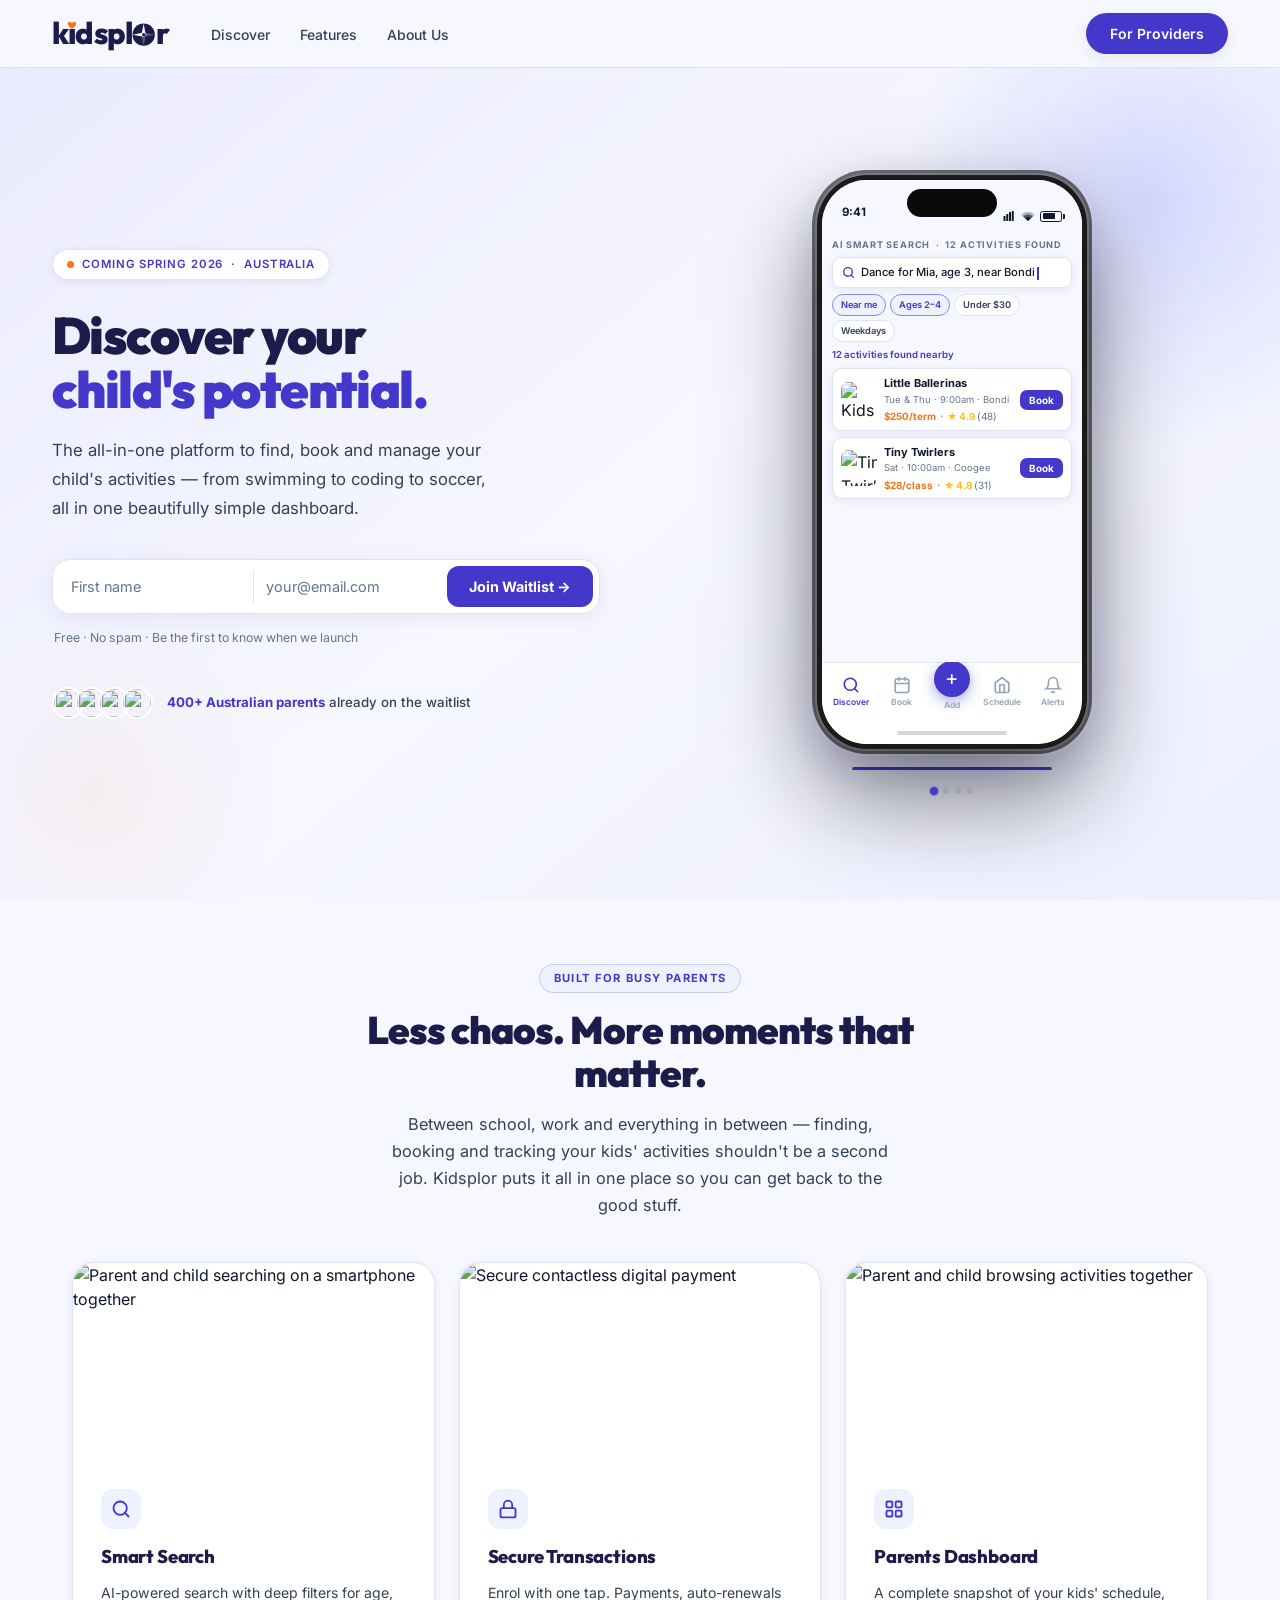
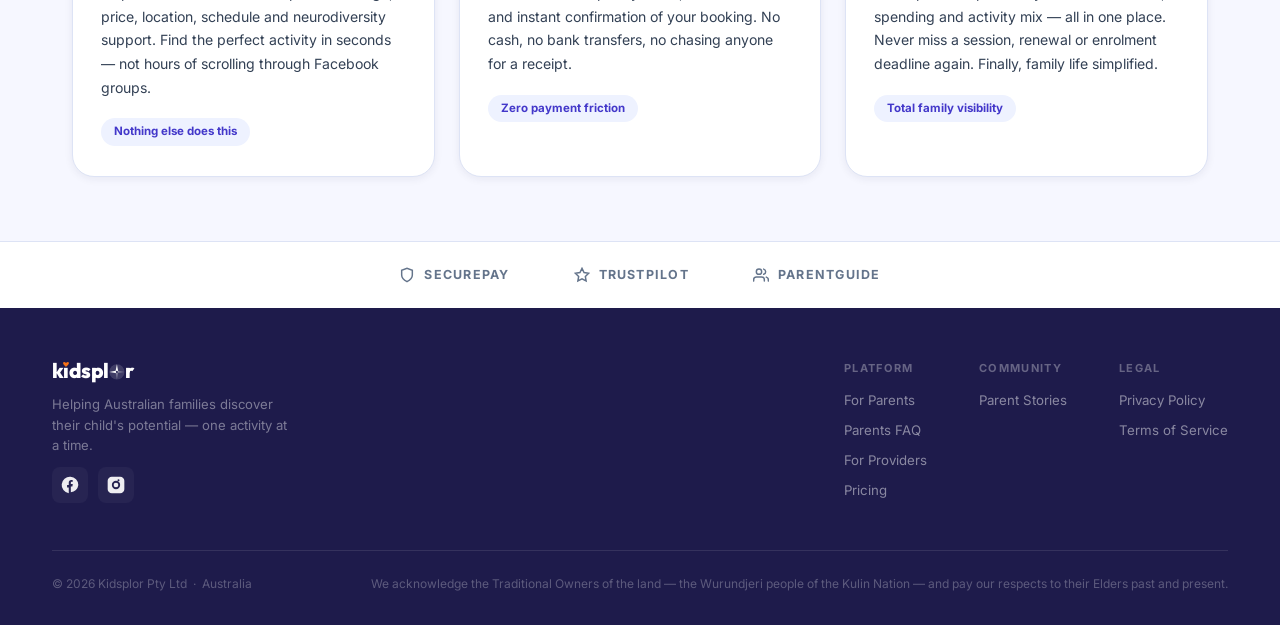
==== commit d443bbe4: "enabled swipe on demo optimized trust indicators & enabled swipe on demo" ====
--- a/index.html
+++ b/index.html
@@ -244,7 +244,9 @@
         0 0 0 7px rgba(255,255,255,0.07),
         0 44px 100px rgba(0,0,0,0.52),
         0 16px 40px rgba(67,56,202,0.18);
-    }
+      cursor: grab;
+    }
+    .iphone-frame:active { cursor: grabbing; }
     .iphone-island {
       position: absolute; top: 14px; left: 50%; transform: translateX(-50%);
       width: 90px; height: 28px; background: #0a0a0a; border-radius: 20px; z-index: 20;
@@ -352,15 +354,17 @@
     .ld-slide {
       position: absolute; inset: 0;
       opacity: 0; pointer-events: none;
-      transform: translateY(10px);
-      transition: opacity 0.38s ease, transform 0.38s ease;
+      transform: translateX(22px);          /* default: enter from right */
+      transition: opacity 0.34s ease, transform 0.34s ease;
       padding: 14px 14px 10px;
       display: flex; flex-direction: column; gap: 9px;
       overflow: hidden;
     }
+    .ld-slide.from-left { transform: translateX(-22px); } /* enter from left */
     .ld-slide.on {
-      opacity: 1; pointer-events: all; transform: translateY(0);
-    }
+      opacity: 1; pointer-events: all; transform: translateX(0);
+    }
+    .ld-body { user-select: none; }
 
     /* Shared inner components */
     .slide-lbl {
@@ -699,12 +703,19 @@
       .social-proof { flex-direction: column; align-items: flex-start; gap: 8px; }
       .m-row        { flex-direction: column; gap: 8px; }
       .m-btn        { width: 100%; padding: 13px; }
+      /* Trust bar — keep all 3 items in one row */
+      .trust-bar  { gap: 24px; padding: 18px 20px; flex-wrap: nowrap; }
+      .trust-item { font-size: 0.72rem; }
     }
     @media (max-width: 400px) {
       .iphone-frame { width: 250px; height: 532px; border-radius: 46px; }
       .wm           { font-size: 1.54rem; }
       .iphone-nav-item { min-width: 40px; font-size: 0.49rem; }
       .iphone-nav-item svg { width: 16px; height: 16px; }
+      /* Trust bar — tighter on very small screens */
+      .trust-bar  { gap: 10px; padding: 14px 10px; justify-content: space-evenly; }
+      .trust-item { font-size: 0.62rem; letter-spacing: 0.05em; gap: 5px; }
+      .trust-item svg { width: 13px; height: 13px; }
       .nav-plus-btn { width: 32px; height: 32px; font-size: 1.1rem; }
     }
   </style>
@@ -1063,7 +1074,7 @@
             <svg width="20" height="20" viewBox="0 0 24 24" fill="none" stroke="#4338CA" stroke-width="2.2" stroke-linecap="round"><rect x="3" y="11" width="18" height="11" rx="2"/><path d="M7 11V7a5 5 0 0 1 10 0v4"/></svg>
           </div>
           <h3 class="feat-title">Secure Transactions</h3>
-          <p class="feat-desc">Enrol with one tap. Payments, auto-renewals and instant confirmation go directly to your child's coach or studio. No cash, no bank transfers, no chasing anyone for a receipt.</p>
+          <p class="feat-desc">Enrol with one tap. Payments, auto-renewals and instant confirmation of your booking. No cash, no bank transfers, no chasing anyone for a receipt.</p>
           <span class="feat-pill">Zero payment friction</span>
         </div>
       </div>
@@ -1341,14 +1352,21 @@
     BAR.classList.add('fill');
   }
 
-  function activateSlide(n) {
+  function activateSlide(n, dir) {
+    const incoming = document.getElementById(SLIDES[n]);
     // Deactivate current
     document.getElementById(SLIDES[cur]).classList.remove('on');
     TABS[cur].classList.remove('on');
     DOTS[cur].classList.remove('on');
     cur = n;
-    // Activate new
-    document.getElementById(SLIDES[cur]).classList.add('on');
+    // Position incoming slide on correct side before transition
+    if (dir === 'back') {
+      incoming.classList.add('from-left');
+      void incoming.offsetWidth; // force reflow so start position registers
+    }
+    // Activate — transition plays from off-screen to translateX(0)
+    incoming.classList.add('on');
+    incoming.classList.remove('from-left');
     TABS[cur].classList.add('on');
     DOTS[cur].classList.add('on');
     // Run booking animation when entering slide 1
@@ -1356,11 +1374,12 @@
     startBar();
   }
 
-  function nextSlide() { activateSlide((cur + 1) % SLIDES.length); }
-
-  function jumpSlide(n) {
+  function nextSlide() { activateSlide((cur + 1) % SLIDES.length, 'fwd'); }
+
+  function jumpSlide(n, dir) {
+    if (dir === undefined) dir = (n > cur) ? 'fwd' : 'back';
     clearInterval(timer);
-    activateSlide(n);
+    activateSlide(n, dir);
     timer = setInterval(nextSlide, DELAY);
   }
 
@@ -1380,6 +1399,59 @@
     }, 1400);
   }
 
+  /* ── Swipe / drag to change slides ─────────────────────────────────── */
+  (function () {
+    const frame = document.querySelector('.iphone-frame');
+    if (!frame) return;
+    let sx = 0, sy = 0, live = false;
+
+    function evalSwipe(dx, dy) {
+      if (Math.abs(dx) > Math.abs(dy) && Math.abs(dx) > 40) {
+        const dir = dx < 0 ? 'fwd' : 'back';
+        const n   = dx < 0
+          ? (cur + 1) % SLIDES.length
+          : (cur - 1 + SLIDES.length) % SLIDES.length;
+        jumpSlide(n, dir);
+      }
+    }
+
+    /* Touch — prevent page scroll only when horizontal swipe is dominant */
+    frame.addEventListener('touchstart', e => {
+      sx = e.touches[0].clientX;
+      sy = e.touches[0].clientY;
+      live = true;
+    }, { passive: true });
+
+    frame.addEventListener('touchmove', e => {
+      if (!live) return;
+      const dx = e.touches[0].clientX - sx;
+      const dy = e.touches[0].clientY - sy;
+      if (Math.abs(dx) > Math.abs(dy)) e.preventDefault();
+    }, { passive: false });
+
+    frame.addEventListener('touchend', e => {
+      if (!live) return;
+      live = false;
+      evalSwipe(
+        e.changedTouches[0].clientX - sx,
+        e.changedTouches[0].clientY - sy
+      );
+    }, { passive: true });
+
+    frame.addEventListener('touchcancel', () => { live = false; });
+
+    /* Mouse drag (desktop — lets users "swipe" the demo with a mouse) */
+    frame.addEventListener('mousedown', e => {
+      sx = e.clientX; sy = e.clientY; live = true;
+    });
+
+    window.addEventListener('mouseup', e => {
+      if (!live) return;
+      live = false;
+      evalSwipe(e.clientX - sx, e.clientY - sy);
+    });
+  })();
+
   // Start auto-cycle on page load
   startBar();
   timer = setInterval(nextSlide, DELAY);
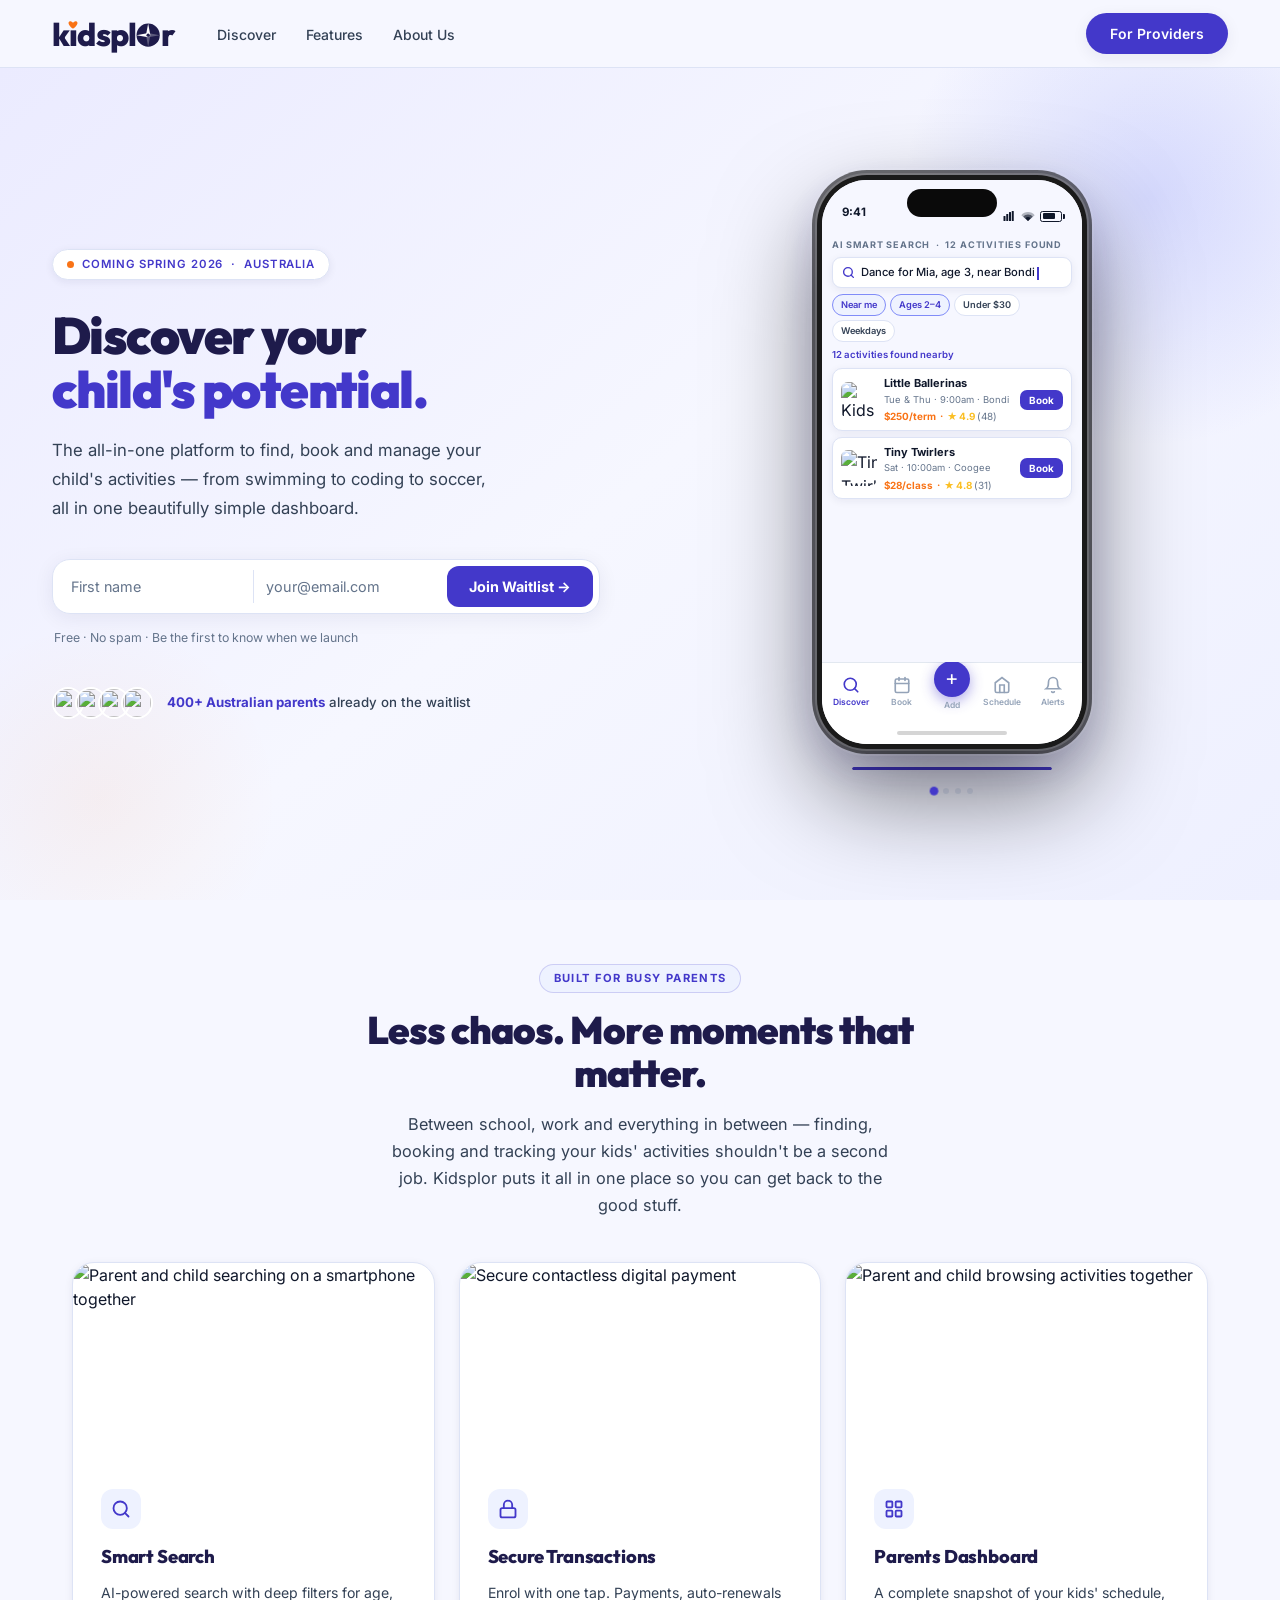
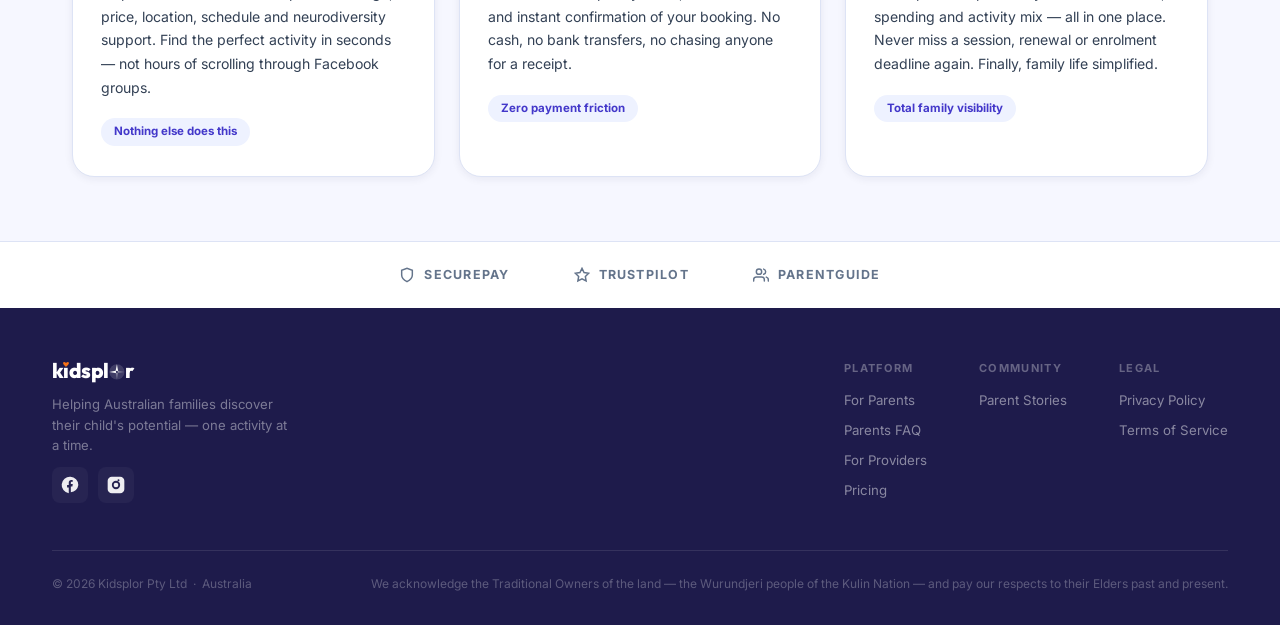
==== commit 2f455ce5: "logo size" ====
--- a/index.html
+++ b/index.html
@@ -87,7 +87,7 @@
       font-family: 'Outfit', sans-serif; font-weight: 800;
       letter-spacing: -0.025em; line-height: 1;
       display: inline-flex; align-items: baseline; white-space: nowrap;
-      font-size: 1.92rem; color: var(--brand-xdk);
+      font-size: 2.0rem; color: var(--brand-xdk);
     }
     .wm svg.compass {
       display: inline-block; height: 0.76em; width: 0.76em; flex-shrink: 0;
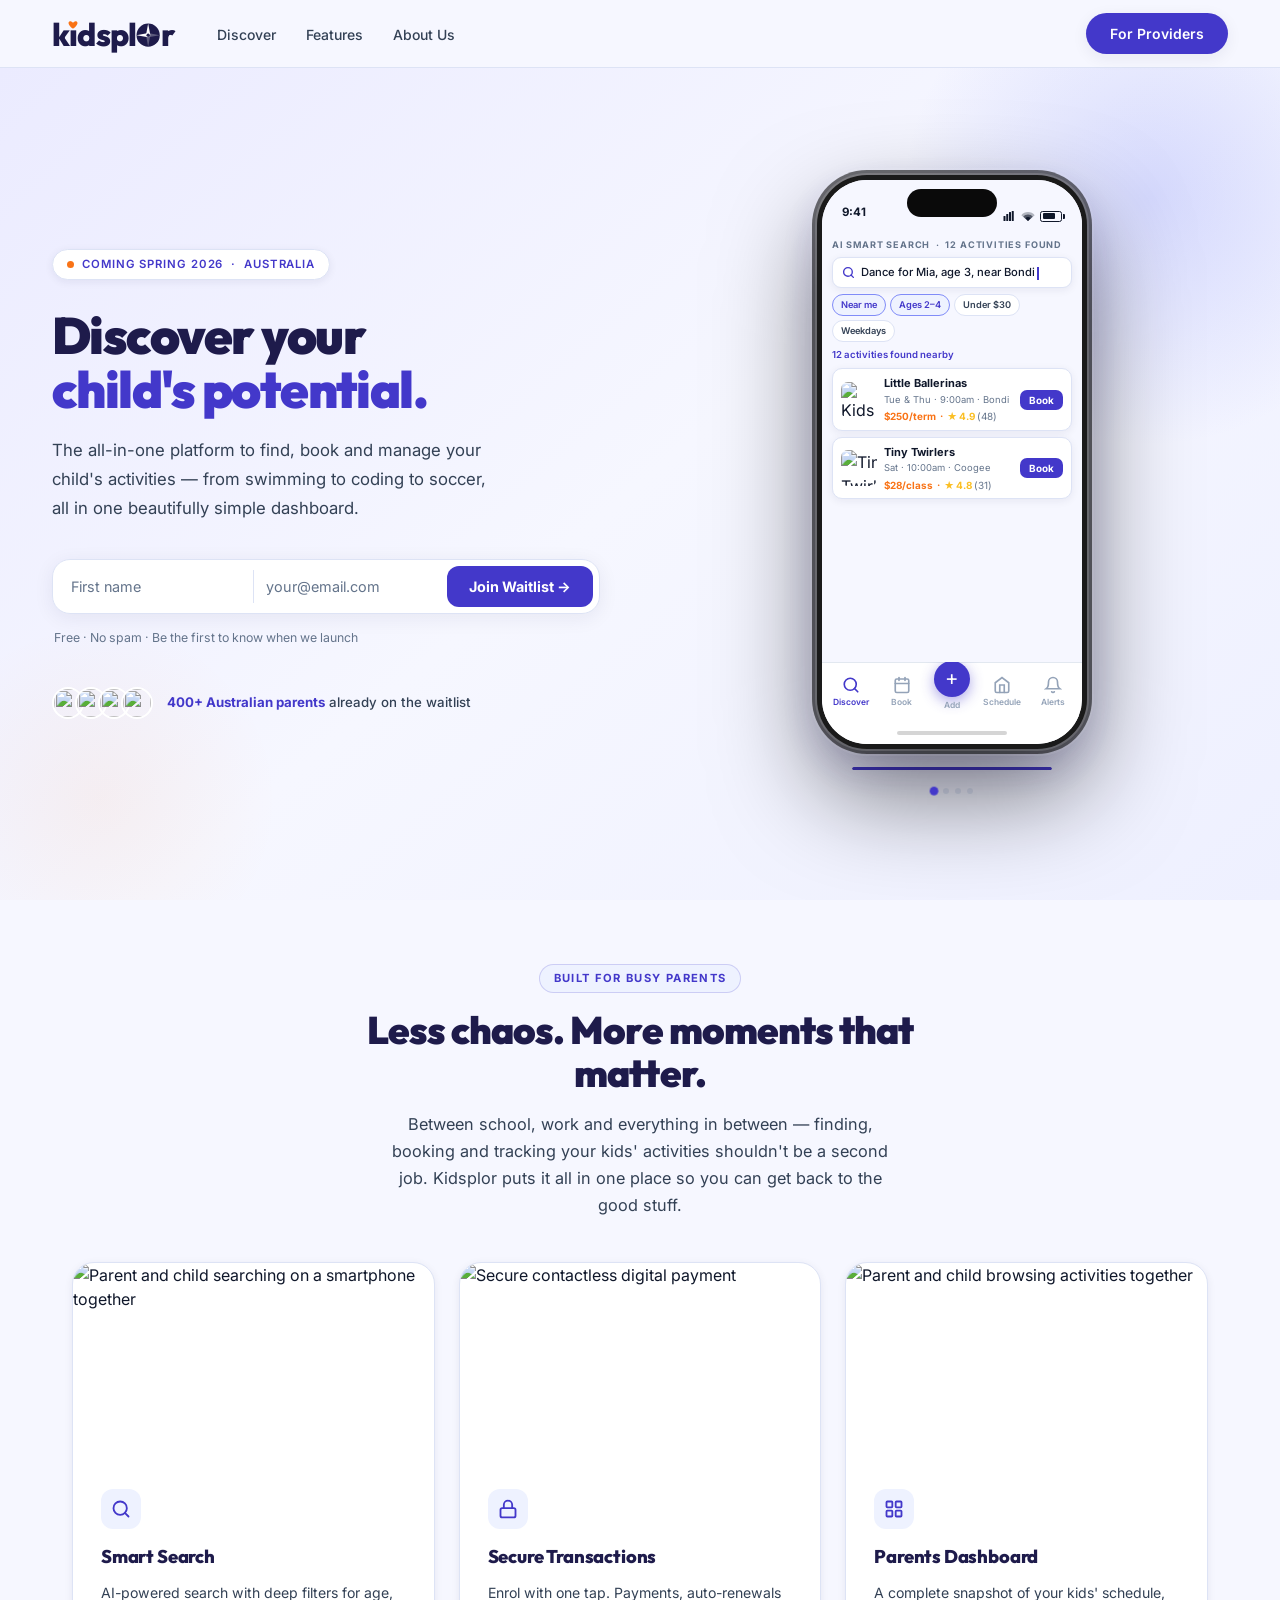
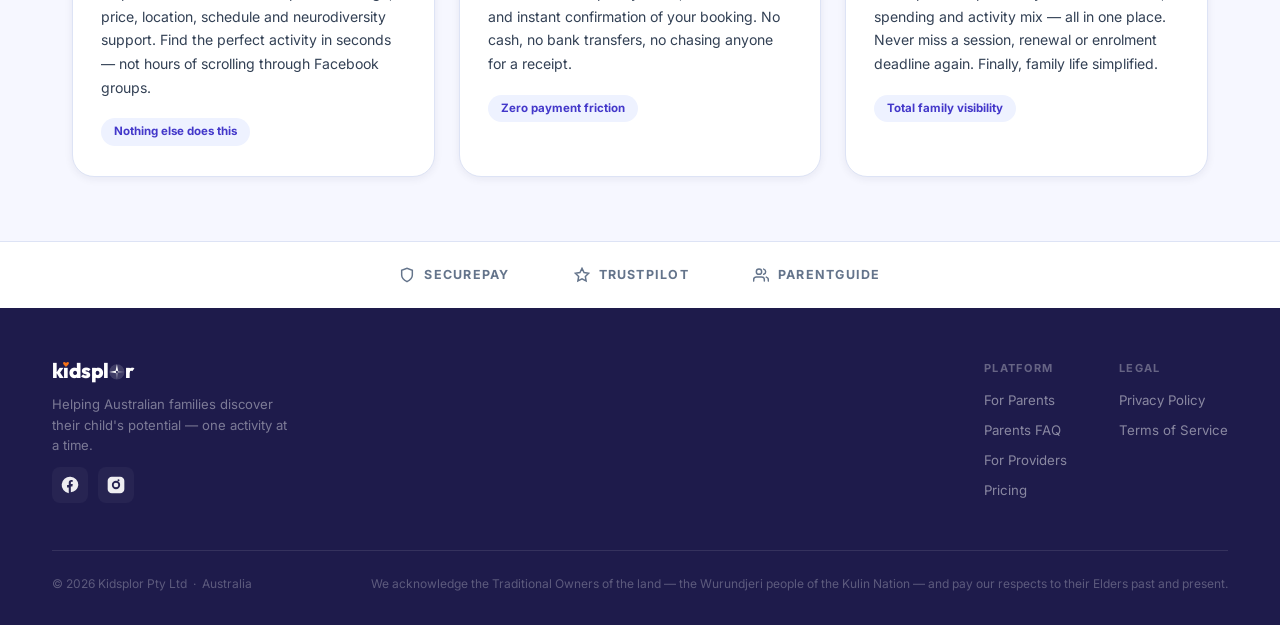
==== commit 0973c7f7: "Amends to most pages re-designed business page & removed community column in footer" ====
--- a/index.html
+++ b/index.html
@@ -1,6 +1,17 @@
 <!DOCTYPE html>
 <html lang="en">
 <head>
+
+  <!-- Google tag (gtag.js) -->
+<script async src="https://www.googletagmanager.com/gtag/js?id=G-8RN7PDVQJS"></script>
+<script>
+  window.dataLayer = window.dataLayer || [];
+  function gtag(){dataLayer.push(arguments);}
+  gtag('js', new Date());
+
+  gtag('config', 'G-8RN7PDVQJS');
+</script>
+
   <meta charset="UTF-8">
   <meta name="viewport" content="width=device-width, initial-scale=1.0">
   <title>Kidsplor — Discover Your Child's Potential</title>
@@ -8,10 +19,7 @@
   <link rel="preconnect" href="https://fonts.gstatic.com" crossorigin>
   <link href="https://fonts.googleapis.com/css2?family=Outfit:wght@400;500;600;700;800;900&family=Inter:wght@400;500;600;700&display=swap" rel="stylesheet">
 
-  <!-- ── Analytics: replace the two placeholder IDs before going live ──────────────────── -->
-  <!-- GA4 → analytics.google.com : Admin > Data Streams > copy Measurement ID (G-XXXXXXXXXX) -->
-  <script async src="https://www.googletagmanager.com/gtag/js?id=GA_MEASUREMENT_ID"></script>
-  <script>window.dataLayer=window.dataLayer||[];function gtag(){dataLayer.push(arguments);}gtag('js',new Date());gtag('config','GA_MEASUREMENT_ID');</script>
+  
   <!-- Clarity → clarity.microsoft.com : New Project > copy Project ID (free heatmaps + session recordings) -->
   <script>(function(c,l,a,r,i,t,y){c[a]=c[a]||function(){(c[a].q=c[a].q||[]).push(arguments)};t=l.createElement(r);t.async=1;t.src="https://www.clarity.ms/tag/"+i;y=l.getElementsByTagName(r)[0];y.parentNode.insertBefore(t,y)})(window,document,"clarity","script","CLARITY_PROJECT_ID");</script>
   <!-- ── Open Graph / Social sharing ── upload og-image.png to your domain root to complete this ── -->
@@ -1148,10 +1156,10 @@
         <a href="kidsplor-for-business.html">For Providers</a>
         <a href="kidsplor-pricing.html">Pricing</a>
       </div>
-      <div class="foot-col" id="community">
+     <!--<div class="foot-col" id="community">
         <div class="foot-col-lbl">Community</div>
         <a href="kidsplor-parent-stories.html">Parent Stories</a>
-      </div>
+      </div>-->
       <div class="foot-col">
         <div class="foot-col-lbl">Legal</div>
         <a href="kidsplor-privacy.html">Privacy Policy</a>
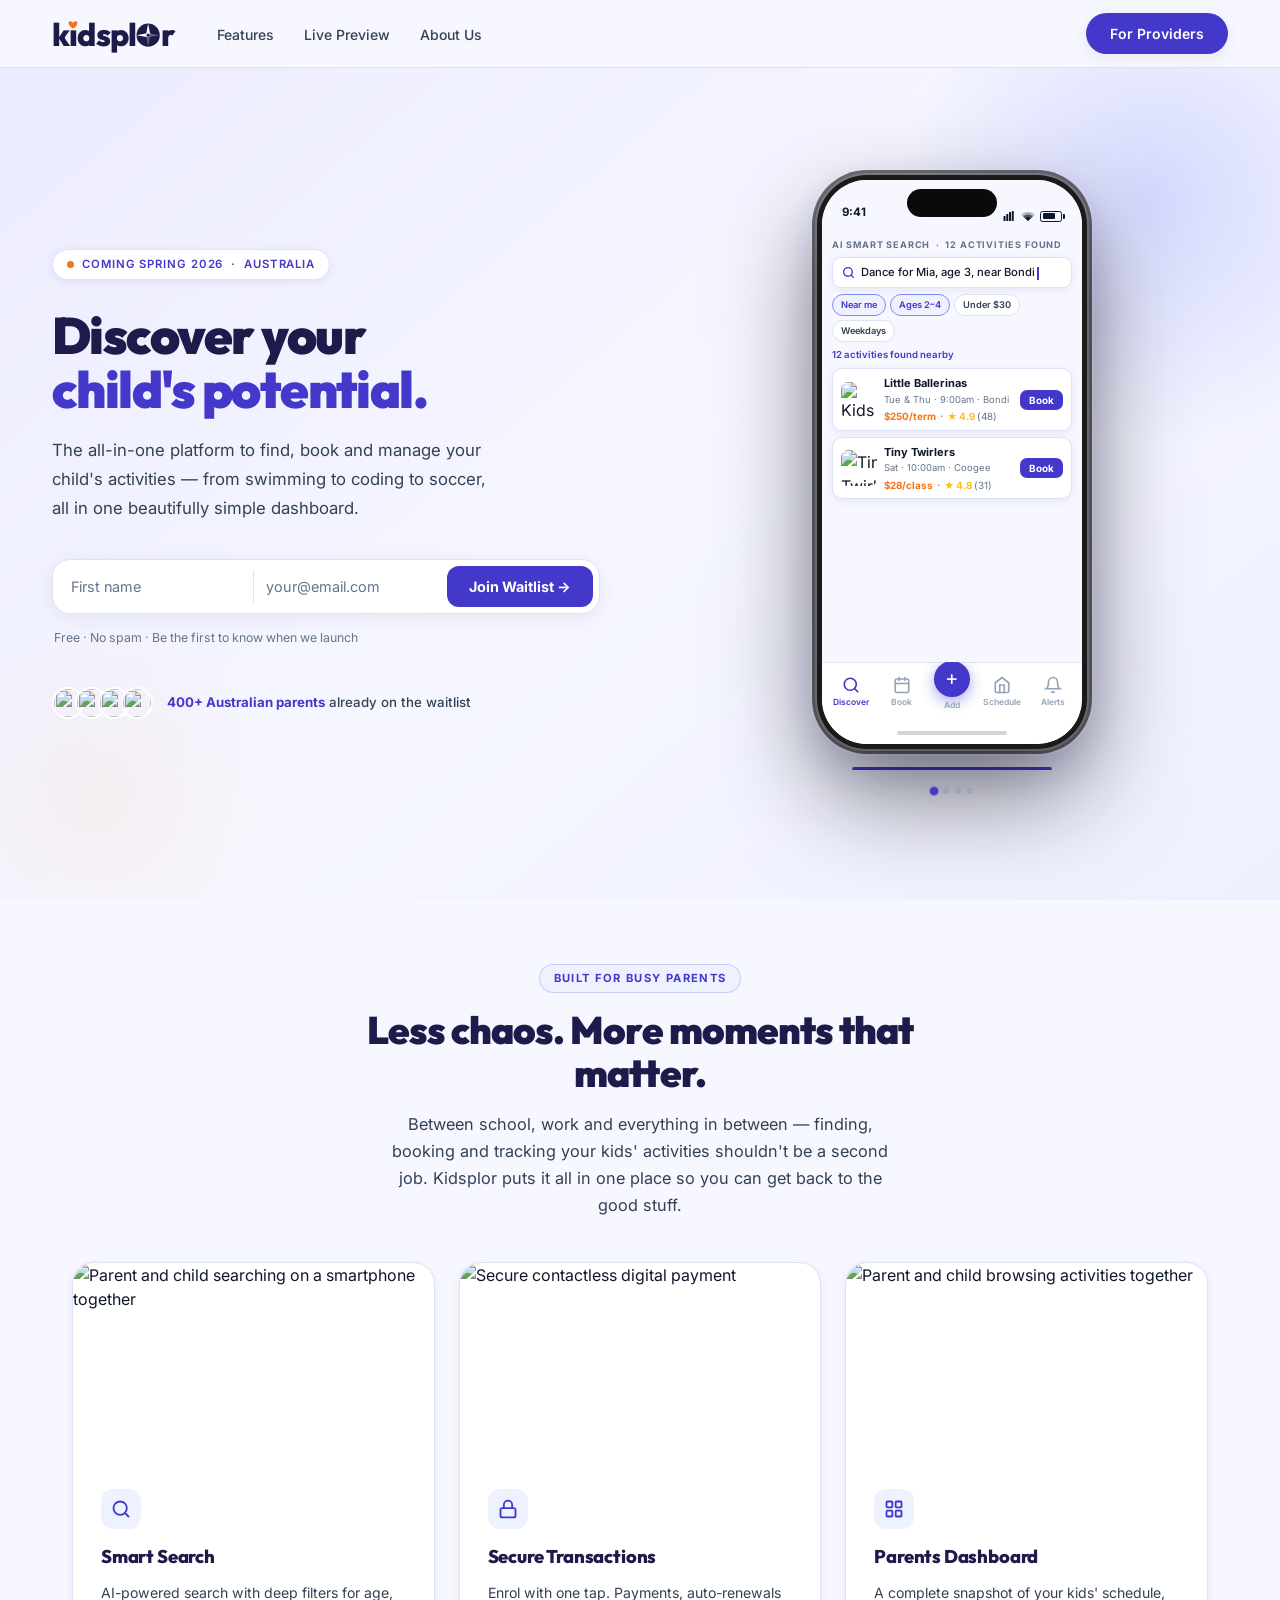
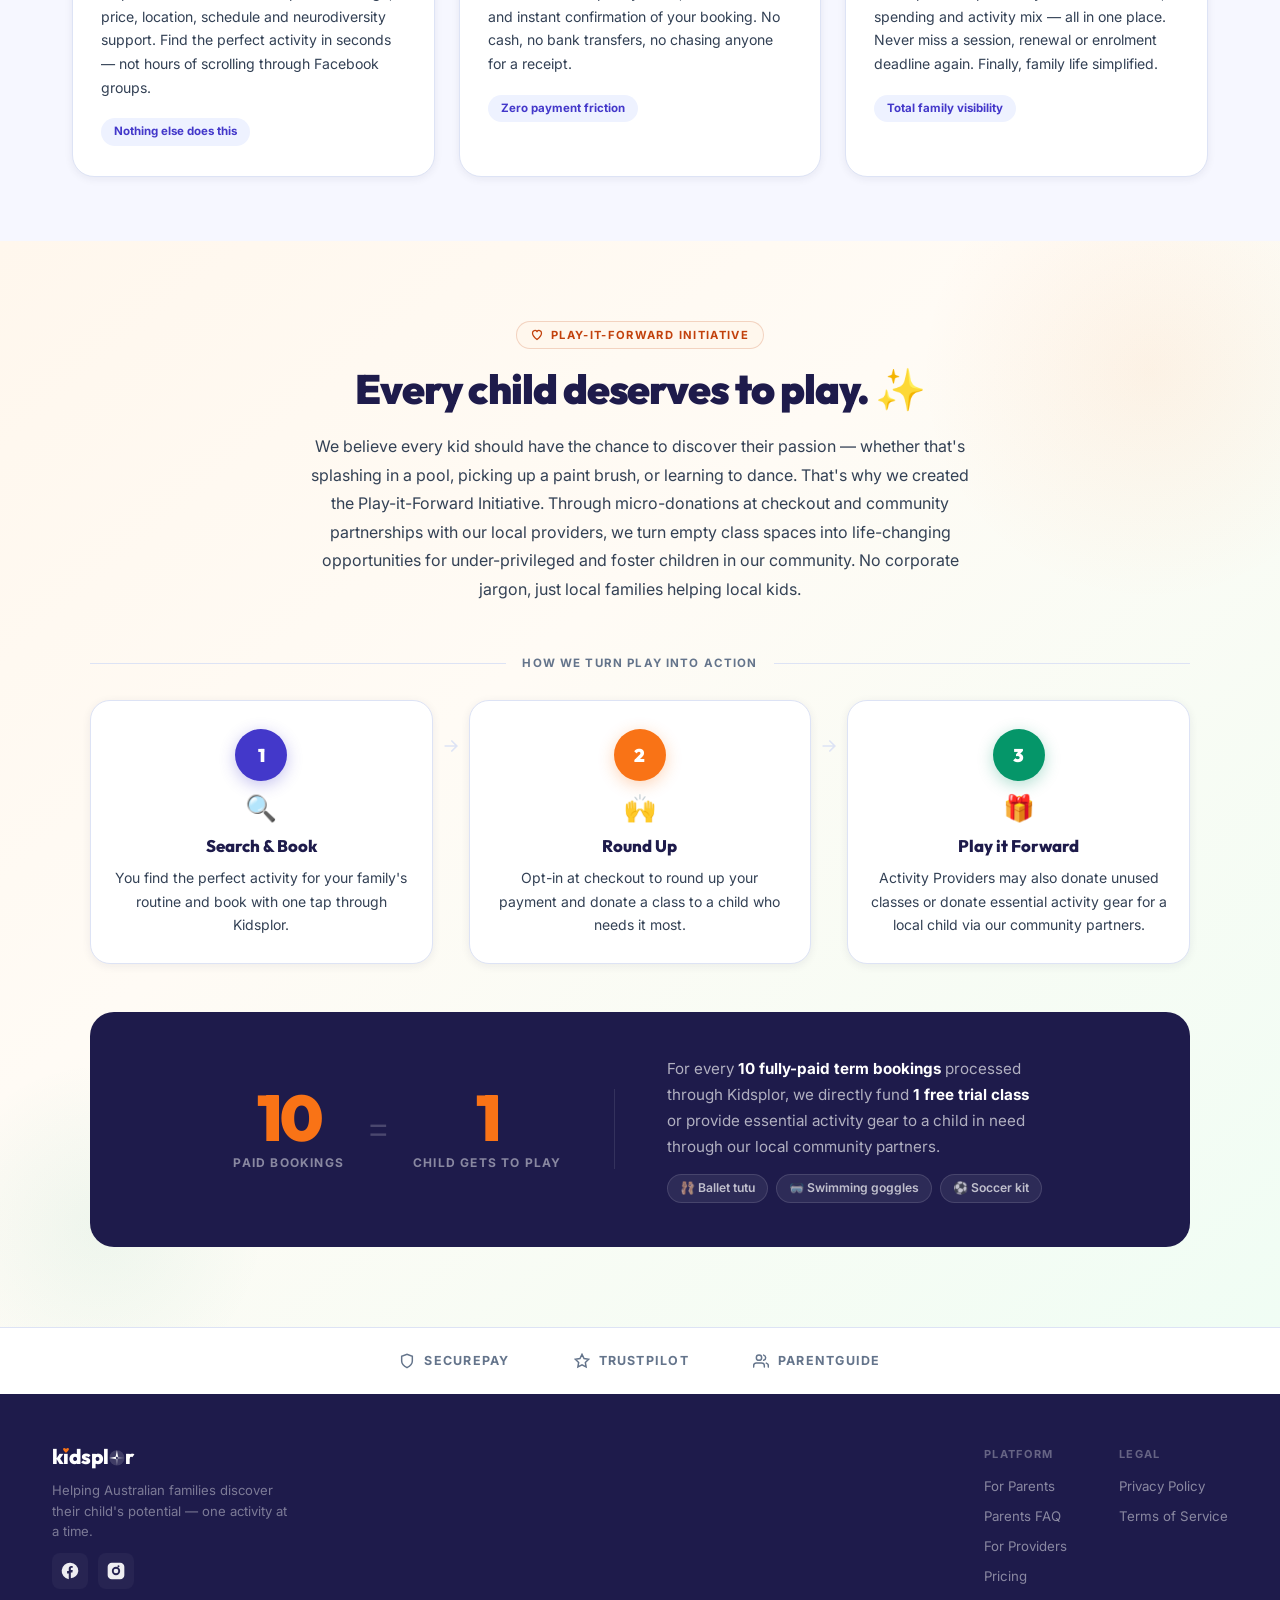
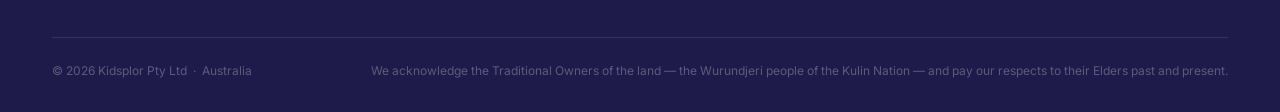
==== commit 800b3e3d: "added live preview & community donations to index added live preview & community donations to index" ====
--- a/index.html
+++ b/index.html
@@ -2,7 +2,7 @@
 <html lang="en">
 <head>
 
-  <!-- Google tag (gtag.js) -->
+<Google tag (gtag.js)
 <script async src="https://www.googletagmanager.com/gtag/js?id=G-8RN7PDVQJS"></script>
 <script>
   window.dataLayer = window.dataLayer || [];
@@ -591,6 +591,142 @@
       font-size: 0.72rem; font-weight: 700; padding: 5px 13px; border-radius: 50px;
     }
 
+    /* ── PLAY-IT-FORWARD ─────────────────────────────────────── */
+    .pif-section {
+      background: linear-gradient(140deg, #FFF7ED 0%, #FFFBF5 40%, #F0FDF4 100%);
+      padding: 80px 52px;
+      position: relative; overflow: hidden;
+    }
+    .pif-section::before {
+      content: ''; position: absolute; top: -120px; right: -120px;
+      width: 500px; height: 500px; pointer-events: none;
+      background: radial-gradient(circle, rgba(249,115,22,0.07) 0%, transparent 65%);
+    }
+    .pif-section::after {
+      content: ''; position: absolute; bottom: -80px; left: -80px;
+      width: 360px; height: 360px; pointer-events: none;
+      background: radial-gradient(circle, rgba(5,150,105,0.06) 0%, transparent 65%);
+    }
+    .pif-inner { max-width: 1100px; margin: 0 auto; position: relative; z-index: 1; }
+    .pif-header { text-align: center; margin-bottom: 52px; }
+    .pif-pill {
+      display: inline-flex; align-items: center; gap: 8px;
+      background: #FFF7ED; color: #C2410C;
+      font-size: 0.7rem; font-weight: 700; letter-spacing: 0.12em; text-transform: uppercase;
+      padding: 5px 14px; border-radius: 50px; margin-bottom: 18px;
+      border: 1px solid rgba(194,65,12,0.2);
+    }
+    .pif-headline {
+      font-family: 'Outfit', sans-serif; font-weight: 900;
+      font-size: clamp(1.9rem, 3.2vw, 2.8rem);
+      line-height: 1.1; letter-spacing: -0.025em;
+      color: var(--brand-xdk); margin-bottom: 20px;
+    }
+    .pif-body {
+      font-size: 1rem; color: var(--txt-sub); line-height: 1.78;
+      max-width: 680px; margin: 0 auto;
+    }
+
+    .pif-flow-hdr {
+      display: flex; align-items: center; gap: 16px;
+      margin-bottom: 28px;
+    }
+    .pif-flow-hdr::before, .pif-flow-hdr::after {
+      content: ''; flex: 1; height: 1px; background: var(--border);
+    }
+    .pif-flow-lbl {
+      font-size: 0.72rem; font-weight: 700; letter-spacing: 0.1em;
+      text-transform: uppercase; color: var(--txt-muted); white-space: nowrap;
+    }
+
+    .pif-steps {
+      display: grid; grid-template-columns: 1fr auto 1fr auto 1fr;
+      align-items: start; gap: 0;
+    }
+    .pif-arrow {
+      display: flex; align-items: flex-start; padding-top: 36px;
+      color: var(--border); margin: 0 8px;
+    }
+    .pif-step {
+      background: var(--surface); border-radius: 20px;
+      border: 1px solid var(--border);
+      padding: 28px 22px 26px;
+      box-shadow: 0 2px 10px var(--shadow);
+      text-align: center;
+      transition: transform 0.22s, box-shadow 0.22s;
+    }
+    .pif-step:hover { transform: translateY(-5px); box-shadow: 0 14px 44px var(--shadow-lg); }
+    .pif-step-num {
+      width: 52px; height: 52px; border-radius: 50%;
+      display: flex; align-items: center; justify-content: center;
+      font-family: 'Outfit', sans-serif; font-weight: 900; font-size: 1.15rem;
+      margin: 0 auto 14px; color: white; flex-shrink: 0;
+    }
+    .pif-step-num.s1 { background: var(--brand); box-shadow: 0 4px 16px rgba(67,56,202,0.3); }
+    .pif-step-num.s2 { background: var(--orange); box-shadow: 0 4px 16px rgba(249,115,22,0.3); }
+    .pif-step-num.s3 { background: var(--green);  box-shadow: 0 4px 16px rgba(5,150,105,0.3); }
+    .pif-step-icon { font-size: 1.6rem; display: block; margin-bottom: 12px; line-height: 1; }
+    .pif-step-title {
+      font-family: 'Outfit', sans-serif; font-weight: 800; font-size: 1.05rem;
+      color: var(--brand-xdk); margin-bottom: 8px;
+    }
+    .pif-step-desc { font-size: 0.875rem; color: var(--txt-sub); line-height: 1.68; }
+
+    .pif-impact {
+      margin-top: 48px;
+      background: var(--brand-xdk); border-radius: 24px;
+      padding: 44px 52px;
+      display: flex; align-items: center; justify-content: center; gap: 52px;
+      flex-wrap: wrap;
+    }
+    .pif-impact-stats { display: flex; align-items: center; gap: 24px; flex-shrink: 0; }
+    .pif-stat { text-align: center; }
+    .pif-stat-num {
+      font-family: 'Outfit', sans-serif; font-weight: 900;
+      font-size: 4rem; line-height: 1; letter-spacing: -0.04em;
+      color: var(--orange);
+    }
+    .pif-stat-lbl {
+      font-size: 0.75rem; font-weight: 700; letter-spacing: 0.1em;
+      text-transform: uppercase; color: rgba(255,255,255,0.48);
+      margin-top: 4px;
+    }
+    .pif-eq {
+      font-family: 'Outfit', sans-serif; font-size: 2.4rem;
+      color: rgba(255,255,255,0.2); font-weight: 300; line-height: 1;
+    }
+    .pif-impact-divider {
+      width: 1px; height: 80px; background: rgba(255,255,255,0.1); flex-shrink: 0;
+    }
+    .pif-impact-msg {
+      font-size: 0.95rem; color: rgba(255,255,255,0.65); line-height: 1.72;
+      max-width: 380px;
+    }
+    .pif-impact-msg strong { color: white; }
+    .pif-gear-tags { display: flex; gap: 8px; flex-wrap: wrap; margin-top: 14px; }
+    .pif-gear-tag {
+      display: inline-flex; align-items: center; gap: 5px;
+      background: rgba(255,255,255,0.07); border: 1px solid rgba(255,255,255,0.12);
+      border-radius: 50px; padding: 4px 12px;
+      font-size: 0.76rem; font-weight: 600; color: rgba(255,255,255,0.7);
+    }
+
+    @media (max-width: 900px) {
+      .pif-section { padding: 56px 28px; }
+      .pif-steps { grid-template-columns: 1fr; gap: 16px; }
+      .pif-arrow { display: none; }
+      .pif-impact { padding: 32px 28px; gap: 32px; }
+      .pif-impact-divider { width: 100%; height: 1px; }
+    }
+    @media (max-width: 640px) {
+      .pif-section { padding: 40px 16px; }
+      .pif-impact { flex-direction: column; gap: 24px; }
+      .pif-impact-stats { gap: 16px; }
+      .pif-stat-num { font-size: 3rem; }
+      .pif-impact-msg { text-align: center; }
+      .pif-gear-tags { justify-content: center; }
+    }
+
     /* ── TRUST BAR – bottom of page ───────────────────────────── */
     .trust-bar {
       background: var(--surface);
@@ -740,9 +876,9 @@
   </a>
 
   <ul class="nav-links" role="navigation" aria-label="Main navigation">
-    <li><a href="kidsplor-discover.html">Discover</a></li>
     <li><a href="#features">Features</a></li>
     <!-- Community removed from nav -->
+    <li><a href="kidsplor-try-it-now.html">Live Preview</a></li>
     <li><a href="kidsplor-about.html">About Us</a></li>
   </ul>
   <div class="nav-spacer"></div>
@@ -1104,6 +1240,87 @@
       </div>
 
     </div>
+  </div>
+</section>
+
+
+<!-- ══════════════════════════════════════════
+     PLAY-IT-FORWARD INITIATIVE
+══════════════════════════════════════════ -->
+<section class="pif-section" aria-labelledby="pif-h">
+  <div class="pif-inner">
+
+    <div class="pif-header">
+      <div class="pif-pill">
+        <svg width="12" height="12" viewBox="0 0 24 24" fill="none" stroke="currentColor" stroke-width="2.5" stroke-linecap="round" aria-hidden="true"><path d="M12 21C12 21 3 14 3 8a5 5 0 0 1 9-3 5 5 0 0 1 9 3c0 6-9 13-9 13z"/></svg>
+        Play-it-Forward Initiative
+      </div>
+      <h2 class="pif-headline" id="pif-h">Every child deserves to play. ✨</h2>
+      <p class="pif-body">We believe every kid should have the chance to discover their passion — whether that's splashing in a pool, picking up a paint brush, or learning to dance. That's why we created the Play-it-Forward Initiative. Through micro-donations at checkout and community partnerships with our local providers, we turn empty class spaces into life-changing opportunities for under-privileged and foster children in our community. No corporate jargon, just local families helping local kids.</p>
+    </div>
+
+    <div class="pif-flow-hdr">
+      <span class="pif-flow-lbl">How We Turn Play Into Action</span>
+    </div>
+
+    <div class="pif-steps" role="list">
+
+      <div class="pif-step" role="listitem">
+        <div class="pif-step-num s1" aria-hidden="true">1</div>
+        <span class="pif-step-icon" aria-hidden="true">🔍</span>
+        <div class="pif-step-title">Search &amp; Book</div>
+        <p class="pif-step-desc">You find the perfect activity for your family's routine and book with one tap through Kidsplor.</p>
+      </div>
+
+      <div class="pif-arrow" aria-hidden="true">
+        <svg width="20" height="20" viewBox="0 0 24 24" fill="none" stroke="currentColor" stroke-width="2" stroke-linecap="round"><path d="M5 12h14M13 6l6 6-6 6"/></svg>
+      </div>
+
+      <div class="pif-step" role="listitem">
+        <div class="pif-step-num s2" aria-hidden="true">2</div>
+        <span class="pif-step-icon" aria-hidden="true">🙌</span>
+        <div class="pif-step-title">Round Up</div>
+        <p class="pif-step-desc">Opt-in at checkout to round up your payment and donate a class to a child who needs it most.</p>
+      </div>
+
+      <div class="pif-arrow" aria-hidden="true">
+        <svg width="20" height="20" viewBox="0 0 24 24" fill="none" stroke="currentColor" stroke-width="2" stroke-linecap="round"><path d="M5 12h14M13 6l6 6-6 6"/></svg>
+      </div>
+
+      <div class="pif-step" role="listitem">
+        <div class="pif-step-num s3" aria-hidden="true">3</div>
+        <span class="pif-step-icon" aria-hidden="true">🎁</span>
+        <div class="pif-step-title">Play it Forward</div>
+        <p class="pif-step-desc">Activity Providers may also donate unused classes or donate essential activity gear for a local child via our community partners.</p>
+      </div>
+
+    </div>
+
+    <div class="pif-impact" aria-label="Impact breakdown">
+      <div class="pif-impact-stats">
+        <div class="pif-stat">
+          <div class="pif-stat-num">10</div>
+          <div class="pif-stat-lbl">Paid Bookings</div>
+        </div>
+        <div class="pif-eq">=</div>
+        <div class="pif-stat">
+          <div class="pif-stat-num">1</div>
+          <div class="pif-stat-lbl">Child Gets to Play</div>
+        </div>
+      </div>
+
+      <div class="pif-impact-divider" aria-hidden="true"></div>
+
+      <div>
+        <p class="pif-impact-msg">For every <strong>10 fully-paid term bookings</strong> processed through Kidsplor, we directly fund <strong>1 free trial class</strong> or provide essential activity gear to a child in need through our local community partners.</p>
+        <div class="pif-gear-tags" aria-label="Example gear items">
+          <span class="pif-gear-tag">🩰 Ballet tutu</span>
+          <span class="pif-gear-tag">🥽 Swimming goggles</span>
+          <span class="pif-gear-tag">⚽ Soccer kit</span>
+        </div>
+      </div>
+    </div>
+
   </div>
 </section>
 
--- a/assets/responsive.css
+++ b/assets/responsive.css
@@ -29,39 +29,24 @@
 nav.nav-open .nav-ham span:nth-child(2) { opacity: 0; }
 nav.nav-open .nav-ham span:nth-child(3) { transform: translateY(-7px) rotate(-45deg); }
 
-/* ── Tablet ≤ 960px ─────────────────────────────────────── */
+/* ── Tablet + Mobile ≤ 960px ────────────────────────────── */
 @media (max-width: 960px) {
+  /* Section padding */
   nav,
   .nav-row      { padding-left: 24px !important; padding-right: 24px !important; }
   .feat-section { padding-left: 24px !important; padding-right: 24px !important; }
   .about-hero, .story-band, .team-section, .values-strip,
   .stories-section, .faq-section, .pricing-section,
   footer        { padding-left: 24px !important; padding-right: 24px !important; }
-}
-
-/* ── Mobile ≤ 768px ─────────────────────────────────────── */
-@media (max-width: 768px) {
-
-  /* Nav container: fixed height, relative-positioned for dropdown */
-  nav {
-    position: relative !important;
-    height: 56px !important;
-    padding: 0 14px !important;
-    flex-wrap: nowrap !important;
-  }
-
-  /* Discover page uses an inner .nav-row wrapper */
-  .nav-row {
-    position: relative;
-    height: 56px !important;
-    padding: 0 14px !important;
-    flex-wrap: nowrap !important;
-  }
 
   /* Show hamburger */
   .nav-ham { display: flex; }
 
-  /* Compact the CTA so it still fits */
+  /* Hide horizontal nav links — replaced by dropdown */
+  nav .nav-links,
+  .nav-row .nav-links { display: none !important; }
+
+  /* Compact CTA so it fits alongside logo + hamburger */
   nav .nav-cta,
   nav .nav-prov-btn {
     padding: 8px 14px !important;
@@ -70,27 +55,18 @@
     white-space: nowrap;
   }
 
-  /* back-link & divider clutter — hide on mobile */
-  .back-link  { display: none !important; }
+  /* Hide clutter items */
+  .back-link   { display: none !important; }
   .nav-divider { display: none !important; }
-
-  /* Hide the nav-sub label (for-business page) */
-  .nav-sub { display: none; }
-
-  /* Hide horizontal nav links — replaced by dropdown */
-  nav .nav-links,
-  .nav-row .nav-links { display: none !important; }
-
-  /* Discover search bar — hide on mobile */
   .nav-nl-wrap { display: none !important; }
 
-  /* ── Dropdown: absolutely positioned below the nav bar ── */
+  /* ── Dropdown: positioned below the 68px nav bar ── */
   nav.nav-open .nav-links,
   nav.nav-open .nav-row .nav-links {
     display: flex !important;
     flex-direction: column !important;
     position: absolute !important;
-    top: 56px !important;
+    top: 68px !important;
     left: 0 !important; right: 0 !important;
     background: var(--surface, #fff) !important;
     border-top: 1px solid var(--border, #DDE3F5) !important;
@@ -108,6 +84,33 @@
     font-size: 0.93rem !important;
     border-radius: 10px !important;
     display: block !important;
+  }
+}
+
+/* ── Mobile ≤ 768px ─────────────────────────────────────── */
+@media (max-width: 768px) {
+
+  /* Keep sticky — position: relative lost stickiness; absolute children
+     of a sticky element still work correctly for the dropdown */
+  nav {
+    position: sticky !important;
+    top: 0 !important;
+    z-index: 200 !important;
+    height: 56px !important;
+    padding: 0 14px !important;
+    flex-wrap: nowrap !important;
+  }
+
+  .nav-row {
+    height: 56px !important;
+    padding: 0 14px !important;
+    flex-wrap: nowrap !important;
+  }
+
+  /* Dropdown moves up to match the shorter nav */
+  nav.nav-open .nav-links,
+  nav.nav-open .nav-row .nav-links {
+    top: 56px !important;
   }
 
   /* ── Footer ── */
@@ -147,6 +150,8 @@
 /* ── Small phones ≤ 480px ───────────────────────────────── */
 @media (max-width: 480px) {
   nav, .nav-row { padding: 0 12px !important; }
+  /* Scale wordmark down so it fits alongside CTA + hamburger */
+  .wm { font-size: 1.55rem !important; }
   nav .nav-cta, nav .nav-prov-btn {
     padding: 7px 12px !important;
     font-size: 0.74rem !important;
